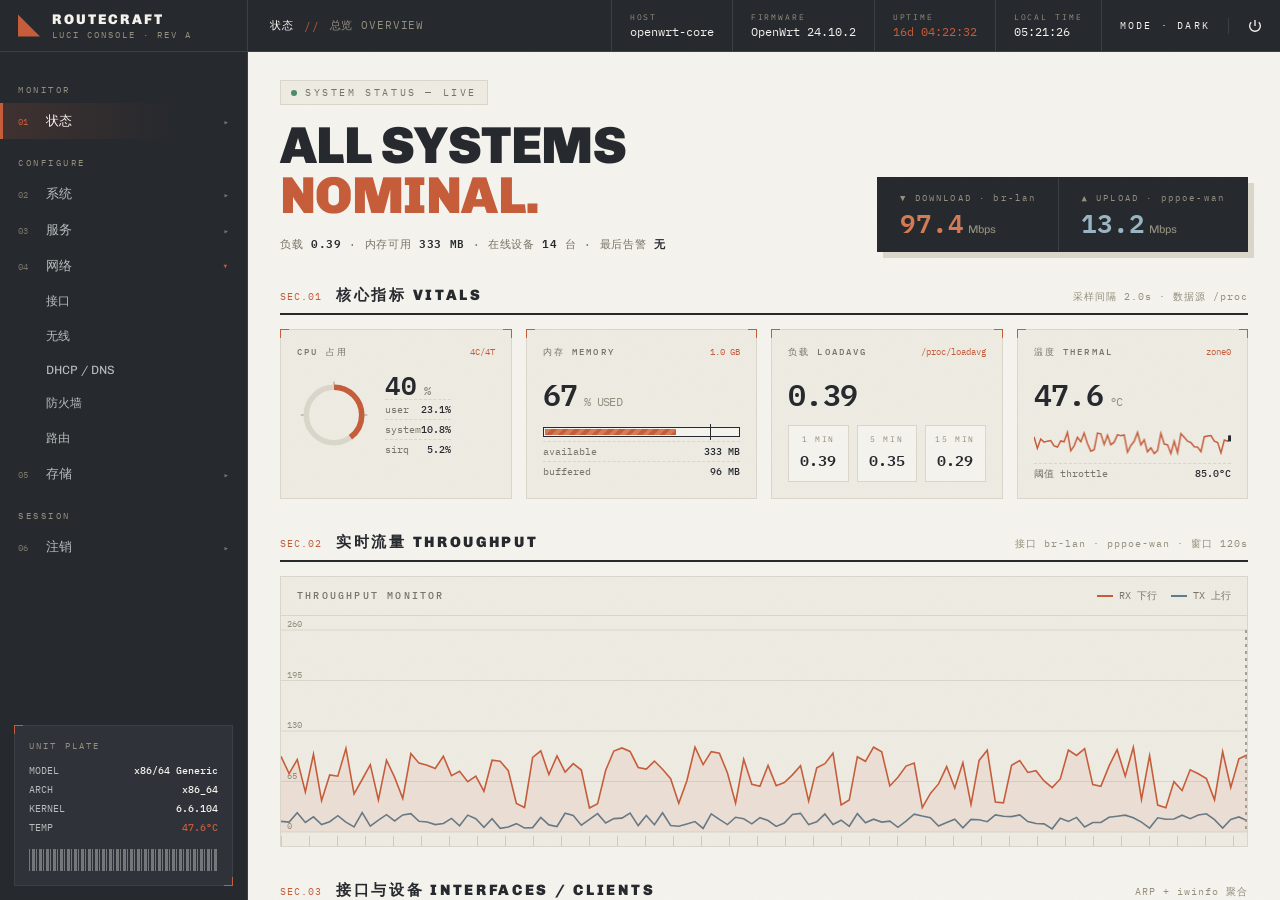
==== routecraft-preview.html @ b9f24ddd "feat: initial release v25 - iStoreOS 24.10 LuCI theme (RouteCraft) - quickstart rewritten as dashboa" ====
<!DOCTYPE html>
<html lang="zh-CN">
<head>
<meta charset="UTF-8">
<meta name="viewport" content="width=device-width, initial-scale=1.0">
<title>RouteCraft · LuCI Console — 主题预览</title>
<link rel="preconnect" href="https://fonts.googleapis.com">
<link rel="preconnect" href="https://fonts.gstatic.com" crossorigin>
<link href="https://fonts.googleapis.com/css2?family=Chivo:wght@400;500;700;900&family=IBM+Plex+Mono:wght@400;500;600&display=swap" rel="stylesheet">
<style>
:root{
  --paper:#F5F3ED;
  --paper-2:#EEEBE3;
  --paper-3:#E5E2D6;
  --ink:#26292E;
  --shell:#26292E;
  --shell-2:#2F3339;
  --shell-3:#3B4048;
  --line:#DAD6C9;
  --line-soft:#E7E4D9;
  --mute:#94907F;
  --mute-2:#787468;
  --orange:#C65D3B;
  --orange-soft:#D67A55;
  --steel:#5F7C8E;
  --good:#4E8A6A;
  --disp:'Chivo', 'PingFang SC', 'Microsoft YaHei', sans-serif;
  --mono:'IBM Plex Mono', 'PingFang SC', 'Microsoft YaHei', monospace;
}
/* ── 深色模式：暖炭仪器夜航 ── */
body.dark{
  --paper:#1E2124;
  --paper-2:#25282C;
  --paper-3:#2D3136;
  --ink:#E4E0D4;
  --shell:#16181B;
  --shell-2:#1E2124;
  --shell-3:#2C3035;
  --line:#3A3F45;
  --line-soft:#2E3237;
  --mute:#7B776A;
  --mute-2:#9C9787;
  --orange:#D67A55;
  --orange-soft:#E08E6B;
  --steel:#7E97A8;
  --good:#6FA987;
}
body.dark.grain::after{mix-blend-mode:overlay;opacity:.3}
.mode-btn{
  height:100%;padding:0 18px;background:none;border:none;cursor:pointer;
  border-left:1px solid var(--shell-3);color:var(--paper);
  font-family:var(--mono);font-size:10px;letter-spacing:.22em;transition:color .2s;
}
.mode-btn:hover{color:var(--orange-soft)}
.main,.sidebar,.topbar,.card,.iface-row,.op-btn,.chart-card,.load-cell,.meter,td,th{transition:background-color .3s ease,border-color .3s ease,color .3s ease}
*{margin:0;padding:0;box-sizing:border-box}
html{scrollbar-color:var(--shell-3) transparent}
body{
  font-family:var(--disp);
  background:var(--shell);
  color:var(--ink);
  -webkit-font-smoothing:antialiased;
  font-variant-numeric:tabular-nums;
}
/* ---------- 技术网格 & 颗粒 ---------- */
.grid-bg{
  background-image:
    linear-gradient(var(--line-soft) 1px, transparent 1px),
    linear-gradient(90deg, var(--line-soft) 1px, transparent 1px);
  background-size:28px 28px;
}
.grain::after{
  content:"";position:fixed;inset:0;pointer-events:none;z-index:200;opacity:.5;mix-blend-mode:multiply;
  background-image:url("data:image/svg+xml,%3Csvg xmlns='http://www.w3.org/2000/svg' width='160' height='160'%3E%3Cfilter id='n'%3E%3CfeTurbulence type='fractalNoise' baseFrequency='0.9' numOctaves='2'/%3E%3CfeColorMatrix type='saturate' values='0'/%3E%3C/filter%3E%3Crect width='160' height='160' filter='url(%23n)' opacity='0.05'/%3E%3C/svg%3E");
}
/* ---------- 布局骨架 ---------- */
.app{display:grid;grid-template-columns:248px 1fr;grid-template-rows:52px 1fr;height:100vh;overflow:hidden}
/* ---------- 顶栏 ---------- */
.topbar{
  grid-column:1/3;display:flex;align-items:stretch;
  background:var(--shell);color:var(--paper);
  border-bottom:1px solid var(--shell-3);
}
.brand{display:flex;align-items:center;gap:12px;width:248px;padding:0 18px;border-right:1px solid var(--shell-3)}
.brand-mark{width:22px;height:22px;position:relative;flex:none}
.brand-mark::before{content:"";position:absolute;inset:0;background:var(--orange);clip-path:polygon(0 100%,0 0,100% 100%)}
.brand-name{font-weight:900;letter-spacing:.14em;font-size:14px}
.brand-sub{font-family:var(--mono);font-size:9px;color:var(--mute);letter-spacing:.22em;margin-top:1px}
.crumb{display:flex;align-items:center;gap:10px;padding:0 22px;font-family:var(--mono);font-size:11px;color:var(--mute);letter-spacing:.08em}
.crumb b{color:var(--paper);font-weight:500}
.crumb .sep{color:var(--orange)}
.top-right{margin-left:auto;display:flex;align-items:center;gap:0}
.chip{
  display:flex;flex-direction:column;justify-content:center;gap:2px;
  padding:0 18px;border-left:1px solid var(--shell-3);height:100%;
}
.chip label{font-family:var(--mono);font-size:8px;letter-spacing:.24em;color:var(--mute)}
.chip span{font-family:var(--mono);font-size:12px;color:var(--paper)}
.chip .accent{color:var(--orange)}
.power{
  width:52px;display:grid;place-items:center;border-left:1px solid var(--shell-3);
  cursor:pointer;transition:background .2s;
}
.power:hover{background:var(--orange)}
.power:hover svg{stroke:#26292E}
.power svg{width:16px;height:16px;stroke:var(--paper);fill:none;stroke-width:2;transition:stroke .2s}
/* ---------- 侧边栏 ---------- */
.sidebar{
  background:var(--shell);color:var(--paper);
  display:flex;flex-direction:column;overflow-y:auto;
  border-right:1px solid var(--shell-3);
}
.sidebar::-webkit-scrollbar{width:0}
.nav{padding:14px 0;flex:1}
.nav-group-label{
  font-family:var(--mono);font-size:9px;letter-spacing:.28em;color:var(--mute);
  padding:18px 18px 8px;
}
.nav-item{
  display:flex;align-items:center;gap:12px;
  padding:9px 18px;cursor:pointer;position:relative;
  font-size:13px;color:#B9BDBD;transition:color .15s,background .15s;
  user-select:none;
}
.nav-item .idx{font-family:var(--mono);font-size:9px;color:var(--mute-2);width:16px;transition:color .15s}
.nav-item:hover{color:var(--paper);background:rgba(255,255,255,.03)}
.nav-item:hover .idx{color:var(--orange)}
.nav-item.active{color:var(--paper);background:linear-gradient(90deg, rgba(198,93,59,.16), transparent 70%)}
.nav-item.active::before{content:"";position:absolute;left:0;top:0;bottom:0;width:3px;background:var(--orange)}
.nav-item.active .idx{color:var(--orange)}
.nav-item .arrow{margin-left:auto;font-family:var(--mono);font-size:9px;color:var(--mute-2);transition:transform .25s}
.nav-item.open .arrow{transform:rotate(90deg);color:var(--orange)}
.nav-sub{overflow:hidden;max-height:0;transition:max-height .3s ease}
.nav-sub.open{max-height:300px}
.nav-sub .nav-item{padding-left:46px;font-size:12px}
.nav-sub .nav-item.active{background:linear-gradient(90deg, rgba(198,93,59,.2), transparent 70%)}
/* 铭牌 */
.plate{
  margin:14px;border:1px solid var(--shell-3);background:var(--shell-2);
  padding:14px;position:relative;
}
.plate::before,.plate::after,
.corner::before,.corner::after{content:"";position:absolute;width:8px;height:8px;border-color:var(--orange);border-style:solid}
.plate::before{top:-1px;left:-1px;border-width:1px 0 0 1px}
.plate::after{bottom:-1px;right:-1px;border-width:0 1px 1px 0}
.plate-title{font-family:var(--mono);font-size:9px;letter-spacing:.24em;color:var(--mute);margin-bottom:10px}
.plate-row{display:flex;justify-content:space-between;font-family:var(--mono);font-size:10px;color:#B9BDBD;padding:3px 0}
.plate-row b{color:var(--paper);font-weight:500}
.plate-row .accent{color:var(--orange)}
.plate .barcode{
  margin-top:12px;height:22px;
  background:repeating-linear-gradient(90deg,#B9BDBD 0 1px,transparent 1px 3px,#B9BDBD 3px 6px,transparent 6px 7px);
  opacity:.5;
}
/* ---------- 主区 ---------- */
.main{background:var(--paper);overflow-y:auto;position:relative}
.main::-webkit-scrollbar{width:10px}
.main::-webkit-scrollbar-thumb{background:var(--line);border:3px solid var(--paper)}
.content{padding:28px 32px 48px;max-width:1240px;margin:0 auto}
/* HERO */
.hero{display:flex;align-items:flex-end;justify-content:space-between;gap:32px;margin-bottom:26px}
.hero-eyebrow{
  display:inline-flex;align-items:center;gap:8px;
  font-family:var(--mono);font-size:10px;letter-spacing:.26em;color:var(--mute-2);
  border:1px solid var(--line);padding:5px 10px;margin-bottom:16px;background:var(--paper-2);
}
.dot-live{width:6px;height:6px;background:var(--good);border-radius:50%;animation:blink 1.6s infinite}
@keyframes blink{0%,100%{opacity:1}50%{opacity:.25}}
.hero h1{
  font-size:52px;line-height:.96;font-weight:900;letter-spacing:-.01em;
  text-transform:uppercase;
}
.hero h1 em{font-style:normal;color:var(--orange)}
.hero-sub{font-family:var(--mono);font-size:11px;color:var(--mute-2);margin-top:12px;letter-spacing:.06em}
.hero-sub b{color:var(--ink);font-weight:600}
.rate-box{
  flex:none;display:flex;gap:0;border:1px solid var(--shell);background:var(--shell);color:var(--paper);
  box-shadow:6px 6px 0 var(--line);
}
.rate-cell{padding:14px 22px;min-width:150px}
.rate-cell+.rate-cell{border-left:1px solid var(--shell-3)}
.rate-cell label{font-family:var(--mono);font-size:9px;letter-spacing:.24em;color:var(--mute);display:block;margin-bottom:6px}
.rate-cell .val{font-family:var(--mono);font-size:26px;font-weight:600;line-height:1}
.rate-cell .unit{font-size:11px;color:var(--mute);margin-left:4px}
.rate-cell.rx .val{color:var(--orange-soft)}
.rate-cell.tx .val{color:#9AB6C4}
/* 区块标题 */
.sec-head{display:flex;align-items:baseline;gap:14px;margin:34px 0 14px;border-bottom:2px solid var(--ink);padding-bottom:8px}
.sec-head h2{font-size:15px;font-weight:900;letter-spacing:.18em;text-transform:uppercase}
.sec-head .no{font-family:var(--mono);font-size:10px;color:var(--orange);letter-spacing:.1em}
.sec-head .note{margin-left:auto;font-family:var(--mono);font-size:10px;color:var(--mute);letter-spacing:.1em}
/* 卡片 */
.cards{display:grid;grid-template-columns:repeat(4,1fr);gap:14px}
.card{
  background:var(--paper-2);border:1px solid var(--line);position:relative;
  padding:16px 16px 14px;transition:transform .18s ease, box-shadow .18s ease;
}
.card:hover{transform:translate(-2px,-2px);box-shadow:4px 4px 0 var(--ink)}
.card .corner::before{top:-1px;left:-1px;border-width:1px 0 0 1px}
.card .corner::after{top:-1px;right:-1px;border-width:1px 1px 0 0}
.card .corner i::before,.card .corner i::after{content:"";position:absolute;width:8px;height:8px;border-color:var(--mute);border-style:solid;bottom:-1px}
.card .corner i::before{left:-1px;border-width:0 0 1px 1px}
.card .corner i::after{right:-1px;border-width:0 1px 1px 0}
.card-label{display:flex;justify-content:space-between;align-items:baseline;margin-bottom:12px}
.card-label h3{font-family:var(--mono);font-size:9px;letter-spacing:.24em;color:var(--mute-2);text-transform:uppercase;font-weight:500}
.card-label .tag{font-family:var(--mono);font-size:9px;color:var(--orange)}
.gauge-wrap{display:flex;align-items:center;gap:14px}
.gauge{width:74px;height:74px;flex:none}
.gauge .track{stroke:var(--line);fill:none;stroke-width:6}
.gauge .fill{stroke:var(--orange);fill:none;stroke-width:6;stroke-linecap:butt;transition:stroke-dashoffset .8s cubic-bezier(.2,.8,.2,1)}
.gauge .tick{stroke:var(--mute);stroke-width:1}
.gauge-num{font-family:var(--mono);font-size:26px;font-weight:600;line-height:1}
.gauge-num small{font-size:12px;color:var(--mute)}
.stat-lines{margin-top:2px}
.stat-line{display:flex;justify-content:space-between;font-family:var(--mono);font-size:10px;color:var(--mute-2);padding:3px 0;border-top:1px dashed var(--line)}
.stat-line b{color:var(--ink);font-weight:500}
.spark{display:block;width:100%;height:40px;margin-top:6px}
.meter{height:10px;border:1px solid var(--ink);position:relative;margin:10px 0 4px;background:var(--paper)}
.meter .fillbar{position:absolute;inset:1px auto 1px 1px;background:repeating-linear-gradient(-45deg,var(--orange) 0 4px,var(--orange-soft) 4px 8px);transition:width .8s cubic-bezier(.2,.8,.2,1)}
.meter .th{position:absolute;top:-4px;bottom:-4px;width:1px;background:var(--ink)}
.big-mono{font-family:var(--mono);font-size:30px;font-weight:600;letter-spacing:-.02em}
.big-mono small{font-size:12px;color:var(--mute);font-weight:400}
.load-cells{display:flex;gap:8px;margin-top:8px}
.load-cell{flex:1;border:1px solid var(--line);padding:8px 6px;text-align:center;background:var(--paper)}
.load-cell label{display:block;font-family:var(--mono);font-size:8px;letter-spacing:.2em;color:var(--mute);margin-bottom:4px}
.load-cell span{font-family:var(--mono);font-size:15px;font-weight:600}
/* 流量图 */
.chart-card{background:var(--paper-2);border:1px solid var(--line);padding:0;position:relative}
.chart-head{display:flex;align-items:center;gap:16px;padding:12px 16px;border-bottom:1px solid var(--line)}
.chart-head h3{font-family:var(--mono);font-size:10px;letter-spacing:.22em;color:var(--mute-2);font-weight:500}
.legend{margin-left:auto;display:flex;gap:14px;font-family:var(--mono);font-size:10px;color:var(--mute-2)}
.legend i{display:inline-block;width:16px;height:2px;vertical-align:middle;margin-right:6px}
.legend .rx i{background:var(--orange)}
.legend .tx i{background:var(--steel)}
.chart-body{position:relative;height:230px}
.chart-body canvas{display:block;width:100%;height:100%}
.ruler-x{position:absolute;left:0;right:0;bottom:0;height:10px;
  background:repeating-linear-gradient(90deg,var(--mute) 0 1px,transparent 1px 28px);
  opacity:.35}
/* 接口 + 设备 */
.duo{display:grid;grid-template-columns:5fr 7fr;gap:14px}
.iface{display:flex;flex-direction:column;gap:10px}
.iface-row{
  display:grid;grid-template-columns:34px 1fr auto;gap:12px;align-items:center;
  border:1px solid var(--line);background:var(--paper-2);padding:12px 14px;
  transition:transform .15s, box-shadow .15s;
}
.iface-row:hover{transform:translateX(3px);box-shadow:-3px 3px 0 var(--ink)}
.iface-ic{
  width:34px;height:34px;border:1px solid var(--ink);display:grid;place-items:center;
  font-family:var(--mono);font-size:9px;font-weight:600;background:var(--paper);
}
.iface-ic.on{background:var(--ink);color:var(--orange)}
.iface-row h4{font-size:13px;font-weight:700}
.iface-row .sub{font-family:var(--mono);font-size:10px;color:var(--mute-2);margin-top:2px}
.sig{display:flex;align-items:flex-end;gap:2px;height:16px}
.sig i{width:4px;background:var(--line)}
.sig i.on{background:var(--orange)}
.sig i:nth-child(1){height:4px}.sig i:nth-child(2){height:7px}.sig i:nth-child(3){height:10px}.sig i:nth-child(4){height:13px}.sig i:nth-child(5){height:16px}
table{width:100%;border-collapse:collapse;font-size:12px}
thead th{
  font-family:var(--mono);font-size:9px;letter-spacing:.2em;color:var(--mute-2);
  text-align:left;padding:8px 12px;border-bottom:2px solid var(--ink);font-weight:500;
}
tbody td{padding:9px 12px;border-bottom:1px solid var(--line);font-family:var(--mono);font-size:11px}
tbody tr{transition:background .12s}
tbody tr:hover{background:var(--paper-3)}
tbody td:first-child{font-family:var(--disp);font-weight:700;font-size:12px}
.pill{display:inline-block;padding:2px 8px;font-size:9px;letter-spacing:.12em;border:1px solid currentColor}
.pill.w{color:var(--steel)}
.pill.l{color:var(--good)}
.pill.g{color:var(--mute-2)}
/* 日志 + 操作 */
.duo2{display:grid;grid-template-columns:7fr 5fr;gap:14px}
.term{
  background:var(--shell);color:#C7CBC7;font-family:var(--mono);font-size:11px;line-height:1.75;
  padding:16px 18px;position:relative;overflow:hidden;
}
.term::before{content:"LOG // SYSLOG — LIVE TAIL";position:absolute;top:0;left:0;right:0;
  font-size:8px;letter-spacing:.26em;color:#26292E;background:var(--orange);padding:3px 10px}
.term{padding-top:30px;max-height:240px;overflow-y:auto}
.term::-webkit-scrollbar{width:8px}
.term::-webkit-scrollbar-thumb{background:var(--shell-3)}
.term .t{color:var(--mute-2)}
.term .hl{color:var(--orange-soft)}
.term .ok{color:#7FB98A}
.term.cursor-line::after{content:"▌";color:var(--orange);animation:blink 1s infinite}
.ops{display:flex;flex-direction:column;gap:10px}
.op-btn{
  display:flex;align-items:center;justify-content:space-between;
  border:1px solid var(--ink);background:var(--paper-2);padding:13px 16px;
  font-family:var(--disp);font-size:13px;font-weight:700;cursor:pointer;
  transition:all .15s;letter-spacing:.06em;
}
.op-btn .kbd{font-family:var(--mono);font-size:9px;color:var(--mute);letter-spacing:.14em}
.op-btn:hover{background:var(--ink);color:var(--paper);transform:translate(-2px,-2px);box-shadow:3px 3px 0 var(--orange)}
.op-btn.danger:hover{background:var(--orange);color:#26292E;box-shadow:3px 3px 0 var(--shell)}
.op-btn:hover .kbd{color:var(--orange-soft)}
/* 页脚 */
.footer{
  margin-top:40px;padding-top:14px;border-top:1px solid var(--line);
  display:flex;justify-content:space-between;align-items:center;
  font-family:var(--mono);font-size:9px;letter-spacing:.18em;color:var(--mute);
}
.footer .compat{display:flex;gap:8px}
.footer .compat span{border:1px solid var(--line);padding:2px 8px;background:var(--paper-2)}
/* 进场动画 */
@keyframes rise{from{opacity:0;transform:translateY(14px)}to{opacity:1;transform:none}}
.rise{animation:rise .6s cubic-bezier(.2,.8,.2,1) both}
.d1{animation-delay:.05s}.d2{animation-delay:.12s}.d3{animation-delay:.2s}.d4{animation-delay:.28s}
.d5{animation-delay:.36s}.d6{animation-delay:.44s}.d7{animation-delay:.52s}
@media(max-width:1080px){
  .cards{grid-template-columns:repeat(2,1fr)}
  .duo,.duo2{grid-template-columns:1fr}
  .hero{flex-direction:column;align-items:flex-start}
  .app{grid-template-columns:64px 1fr}
  .brand{width:64px}.brand-name,.brand-sub{display:none}
  .nav-item span,.nav-item .arrow,.nav-group-label,.plate,.crumb{display:none}
  .nav-item{justify-content:center;padding:14px 0}
  .nav-item .idx{width:auto;font-size:10px}
}
</style>
</head>
<body class="grain">
<div class="app">

  <!-- ═══ 顶栏 ═══ -->
  <header class="topbar">
    <div class="brand">
      <div class="brand-mark"></div>
      <div>
        <div class="brand-name">ROUTECRAFT</div>
        <div class="brand-sub">LUCI CONSOLE · REV A</div>
      </div>
    </div>
    <nav class="crumb"><b>状态</b><span class="sep">//</span><span>总览 OVERVIEW</span></nav>
    <div class="top-right">
      <div class="chip"><label>HOST</label><span>openwrt-core</span></div>
      <div class="chip"><label>FIRMWARE</label><span>OpenWrt 24.10.2</span></div>
      <div class="chip"><label>UPTIME</label><span id="uptime" class="accent">16d 04:22:31</span></div>
      <div class="chip"><label>LOCAL TIME</label><span id="clock">--:--:--</span></div>
      <button class="mode-btn" id="themeToggle">MODE · DARK</button>
      <div class="power" title="注销">
        <svg viewBox="0 0 24 24"><path d="M12 3v9M6.3 6.3a8 8 0 1 0 11.4 0"/></svg>
      </div>
    </div>
  </header>

  <!-- ═══ 侧边栏 ═══ -->
  <aside class="sidebar">
    <nav class="nav" id="nav">
      <div class="nav-group-label">MONITOR</div>
      <div class="nav-item active"><span class="idx">01</span><span>状态</span><span class="arrow">▸</span></div>
      <div class="nav-group-label">CONFIGURE</div>
      <div class="nav-item"><span class="idx">02</span><span>系统</span><span class="arrow">▸</span></div>
      <div class="nav-item"><span class="idx">03</span><span>服务</span><span class="arrow">▸</span></div>
      <div class="nav-item has-sub open" data-sub><span class="idx">04</span><span>网络</span><span class="arrow">▸</span></div>
      <div class="nav-sub open">
        <div class="nav-item">接口</div>
        <div class="nav-item">无线</div>
        <div class="nav-item">DHCP / DNS</div>
        <div class="nav-item">防火墙</div>
        <div class="nav-item">路由</div>
      </div>
      <div class="nav-item"><span class="idx">05</span><span>存储</span><span class="arrow">▸</span></div>
      <div class="nav-group-label">SESSION</div>
      <div class="nav-item"><span class="idx">06</span><span>注销</span><span class="arrow">▸</span></div>
    </nav>
    <div class="plate">
      <div class="plate-title">UNIT PLATE</div>
      <div class="plate-row"><span>MODEL</span><b>x86/64 Generic</b></div>
      <div class="plate-row"><span>ARCH</span><b>x86_64</b></div>
      <div class="plate-row"><span>KERNEL</span><b>6.6.104</b></div>
      <div class="plate-row"><span>TEMP</span><b class="accent" id="plateTemp">47.2°C</b></div>
      <div class="barcode"></div>
    </div>
  </aside>

  <!-- ═══ 主内容 ═══ -->
  <main class="main grid-bg">
    <div class="content">

      <!-- HERO -->
      <section class="hero rise d1">
        <div>
          <div class="hero-eyebrow"><span class="dot-live"></span>SYSTEM STATUS — LIVE</div>
          <h1>All Systems<br><em>Nominal.</em></h1>
          <div class="hero-sub">负载 <b id="heroLoad">0.42</b> · 内存可用 <b id="heroMem">312 MB</b> · 在线设备 <b>14</b> 台 · 最后告警 <b>无</b></div>
        </div>
        <div class="rate-box">
          <div class="rate-cell rx">
            <label>▼ DOWNLOAD · br-lan</label>
            <span class="val" id="rxVal">86.4</span><span class="unit">Mbps</span>
          </div>
          <div class="rate-cell tx">
            <label>▲ UPLOAD · pppoe-wan</label>
            <span class="val" id="txVal">12.7</span><span class="unit">Mbps</span>
          </div>
        </div>
      </section>

      <!-- 01 核心指标 -->
      <div class="sec-head rise d2"><span class="no">SEC.01</span><h2>核心指标 Vitals</h2><span class="note">采样间隔 2.0s · 数据源 /proc</span></div>
      <section class="cards">
        <div class="card rise d2"><i class="corner"></i>
          <div class="card-label"><h3>CPU 占用</h3><span class="tag">4C/4T</span></div>
          <div class="gauge-wrap">
            <svg class="gauge" viewBox="0 0 80 80">
              <line class="tick" x1="40" y1="4" x2="40" y2="10"/>
              <line class="tick" x1="76" y1="40" x2="70" y2="40"/>
              <line class="tick" x1="4" y1="40" x2="10" y2="40"/>
              <circle class="track" cx="40" cy="40" r="30"/>
              <circle class="fill" id="cpuArc" cx="40" cy="40" r="30"
                stroke-dasharray="188.5" stroke-dashoffset="120" transform="rotate(-90 40 40)"/>
            </svg>
            <div>
              <div class="gauge-num"><span id="cpuNum">36</span><small> %</small></div>
              <div class="stat-lines">
                <div class="stat-line"><span>user</span><b id="cpuU">21.4%</b></div>
                <div class="stat-line"><span>system</span><b id="cpuS">9.8%</b></div>
                <div class="stat-line"><span>sirq</span><b id="cpuQ">4.9%</b></div>
              </div>
            </div>
          </div>
        </div>

        <div class="card rise d3"><i class="corner"></i>
          <div class="card-label"><h3>内存 Memory</h3><span class="tag">1.0 GB</span></div>
          <div class="big-mono"><span id="memPct">68</span><small> % USED</small></div>
          <div class="meter"><div class="fillbar" id="memBar" style="width:68%"></div><div class="th" style="left:85%"></div></div>
          <div class="stat-line"><span>available</span><b id="memAvail">312 MB</b></div>
          <div class="stat-line"><span>buffered</span><b>96 MB</b></div>
        </div>

        <div class="card rise d4"><i class="corner"></i>
          <div class="card-label"><h3>负载 Loadavg</h3><span class="tag">/proc/loadavg</span></div>
          <div class="big-mono" id="loadBig">0.42</div>
          <div class="load-cells">
            <div class="load-cell"><label>1 MIN</label><span id="load1">0.42</span></div>
            <div class="load-cell"><label>5 MIN</label><span id="load5">0.38</span></div>
            <div class="load-cell"><label>15 MIN</label><span id="load15">0.31</span></div>
          </div>
        </div>

        <div class="card rise d5"><i class="corner"></i>
          <div class="card-label"><h3>温度 Thermal</h3><span class="tag">zone0</span></div>
          <div class="big-mono"><span id="tempNum">47.2</span><small> °C</small></div>
          <canvas class="spark" id="tempSpark"></canvas>
          <div class="stat-line"><span>阈值 throttle</span><b>85.0°C</b></div>
        </div>
      </section>

      <!-- 02 实时流量 -->
      <div class="sec-head rise d3"><span class="no">SEC.02</span><h2>实时流量 Throughput</h2><span class="note">接口 br-lan · pppoe-wan · 窗口 120s</span></div>
      <section class="chart-card rise d3">
        <div class="chart-head">
          <h3>THROUGHPUT MONITOR</h3>
          <div class="legend">
            <span class="rx"><i></i>RX 下行</span>
            <span class="tx"><i></i>TX 上行</span>
          </div>
        </div>
        <div class="chart-body">
          <canvas id="traffic"></canvas>
          <div class="ruler-x"></div>
        </div>
      </section>

      <!-- 03 接口 & 设备 -->
      <div class="sec-head rise d4"><span class="no">SEC.03</span><h2>接口与设备 Interfaces / Clients</h2><span class="note">ARP + iwinfo 聚合</span></div>
      <section class="duo">
        <div class="iface rise d4">
          <div class="iface-row">
            <div class="iface-ic on">WAN</div>
            <div><h4>pppoe-wan</h4><div class="sub">100.64.23.118 · 已连接 16d</div></div>
            <span class="pill l">UP</span>
          </div>
          <div class="iface-row">
            <div class="iface-ic on">LAN</div>
            <div><h4>br-lan</h4><div class="sub">192.168.2.1/24 · 4 ports</div></div>
            <span class="pill l">UP</span>
          </div>
          <div class="iface-row">
            <div class="iface-ic on">5G</div>
            <div><h4>phy1-ap0 · RouteCraft_5G</h4><div class="sub">ch149 · 80MHz · WPA3</div></div>
            <div class="sig"><i class="on"></i><i class="on"></i><i class="on"></i><i class="on"></i><i></i></div>
          </div>
          <div class="iface-row">
            <div class="iface-ic">2.4G</div>
            <div><h4>phy0-ap0 · RouteCraft_IoT</h4><div class="sub">ch6 · 20MHz · WPA2</div></div>
            <div class="sig"><i class="on"></i><i class="on"></i><i class="on"></i><i></i><i></i></div>
          </div>
          <div class="iface-row">
            <div class="iface-ic">WG</div>
            <div><h4>wg0 · WireGuard</h4><div class="sub">10.8.0.1/24 · 2 peers</div></div>
            <span class="pill w">VPN</span>
          </div>
        </div>

        <div class="card rise d5" style="padding:0;overflow:hidden">
          <table>
            <thead>
              <tr><th>主机名</th><th>IP 地址</th><th>MAC</th><th>接口</th><th>速率</th><th>信号</th></tr>
            </thead>
            <tbody>
              <tr><td>macbook-pro</td><td>192.168.2.101</td><td>A4:83:E7:2C:91:0F</td><td><span class="pill w">5G</span></td><td>866 Mbps</td><td>-52 dBm</td></tr>
              <tr><td>nas-synology</td><td>192.168.2.10</td><td>00:11:32:8A:4D:E2</td><td><span class="pill l">LAN</span></td><td>1 Gbps</td><td>—</td></tr>
              <tr><td>iphone-15</td><td>192.168.2.114</td><td>7E:9A:11:F0:3B:C8</td><td><span class="pill w">5G</span></td><td>433 Mbps</td><td>-61 dBm</td></tr>
              <tr><td>mi-tv-box</td><td>192.168.2.120</td><td>48:B0:2D:77:0E:A1</td><td><span class="pill g">2.4G</span></td><td>72 Mbps</td><td>-70 dBm</td></tr>
              <tr><td>esp32-sensor</td><td>192.168.2.131</td><td>24:6F:28:B1:55:7C</td><td><span class="pill g">2.4G</span></td><td>54 Mbps</td><td>-74 dBm</td></tr>
              <tr><td>desktop-rgb</td><td>192.168.2.102</td><td>D8:BB:C1:0A:9E:33</td><td><span class="pill l">LAN</span></td><td>2.5 Gbps</td><td>—</td></tr>
            </tbody>
          </table>
        </div>
      </section>

      <!-- 04 日志与操作 -->
      <div class="sec-head rise d5"><span class="no">SEC.04</span><h2>日志与操作 Logs / Ops</h2><span class="note">logread -f</span></div>
      <section class="duo2">
        <div class="term rise d5" id="term">
          <div><span class="t">Nov 10 14:22:01</span> kernel: <span class="ok">br-lan: port 3(eth2) entered forwarding state</span></div>
          <div><span class="t">Nov 10 14:22:04</span> dnsmasq[1832]: DHCPACK(br-lan) 192.168.2.114 7e:9a:11:f0:3b:c8 <span class="hl">iphone-15</span></div>
          <div><span class="t">Nov 10 14:22:11</span> hostapd: phy1-ap0: AP-STA-CONNECTED a4:83:e7:2c:91:0f</div>
          <div><span class="t">Nov 10 14:22:18</span> firewall: redirect 192.168.2.101:52314 → 443 <span class="hl">[rule: game-boost]</span></div>
          <div><span class="t">Nov 10 14:22:25</span> netifd: Interface 'wg0' handshake <span class="ok">peer 10.8.0.2 ok</span></div>
          <div><span class="t">Nov 10 14:22:33</span> system: ntpd sync offset <span class="hl">+0.003s</span></div>
          <div class="cursor-line"><span class="t">Nov 10 14:22:40</span> dispatcher: </div>
        </div>
        <div class="ops rise d6">
          <button class="op-btn">重启路由<span class="kbd">SYS → REBOOT</span></button>
          <button class="op-btn">备份配置归档<span class="kbd">SYS → BACKUP .TAR.GZ</span></button>
          <button class="op-btn">固件在线升级<span class="kbd">SYS → FLASH IMAGE</span></button>
          <button class="op-btn danger">清空 DHCP 租约<span class="kbd">NET → FLUSH LEASES</span></button>
        </div>
      </section>

      <footer class="footer rise d7">
        <span>ROUTECRAFT THEME · PREVIEW BUILD 0.1.0 · DESIGN PROPOSAL</span>
        <div class="compat">
          <span>OpenWrt 22.03</span><span>23.05</span><span>24.10</span><span>ImmortalWrt</span><span>iStoreOS</span>
        </div>
      </footer>

    </div>
  </main>
</div>

<script>
/* ───────── 模拟数据引擎（预览用） ───────── */
const $ = id => document.getElementById(id);
const rand = (a,b)=>a+Math.random()*(b-a);
const clamp=(v,a,b)=>Math.max(a,Math.min(b,v));
const cssVar = n => getComputedStyle(document.body).getPropertyValue(n).trim();
const rgba = (hex,a)=>{
  let h=hex.replace('#','');
  if(h.length===3)h=h.split('').map(c=>c+c).join('');
  const n=parseInt(h,16);
  return `rgba(${n>>16&255},${n>>8&255},${n&255},${a})`;
};

/* 深浅模式切换 */
$('themeToggle').addEventListener('click',()=>{
  const dark=document.body.classList.toggle('dark');
  $('themeToggle').textContent=dark?'MODE · LIGHT':'MODE · DARK';
});

/* 时钟 & 运行时间 */
let upSec = 16*86400 + 4*3600 + 22*60 + 31;
setInterval(()=>{
  const d=new Date();
  $('clock').textContent=[d.getHours(),d.getMinutes(),d.getSeconds()].map(n=>String(n).padStart(2,'0')).join(':');
  upSec++;
  const dd=Math.floor(upSec/86400),h=Math.floor(upSec%86400/3600),m=Math.floor(upSec%3600/60),s=upSec%60;
  $('uptime').textContent=`${dd}d ${String(h).padStart(2,'0')}:${String(m).padStart(2,'0')}:${String(s).padStart(2,'0')}`;
},1000);

/* 指标随机游走 */
let cpu=36, mem=68, load=0.42, temp=47.2, rx=86.4, tx=12.7;
const tempHist=Array.from({length:60},()=>47+rand(-1.5,1.5));
function tick(){
  cpu=clamp(cpu+rand(-6,6),8,92);
  mem=clamp(mem+rand(-1.2,1.2),55,82);
  load=clamp(load+rand(-.06,.06),.1,1.8);
  temp=clamp(temp+rand(-.4,.4),44,58);
  rx=clamp(rx+rand(-14,14),20,240);
  tx=clamp(tx+rand(-3,3),2,60);
  tempHist.push(temp);tempHist.shift();

  $('cpuNum').textContent=Math.round(cpu);
  $('cpuArc').style.strokeDashoffset=(188.5*(1-cpu/100)).toFixed(1);
  $('cpuU').textContent=(cpu*.58).toFixed(1)+'%';
  $('cpuS').textContent=(cpu*.27).toFixed(1)+'%';
  $('cpuQ').textContent=(cpu*.13).toFixed(1)+'%';
  $('memPct').textContent=Math.round(mem);
  $('memBar').style.width=mem+'%';
  const avail=Math.round(1024*(1-mem/100));
  $('memAvail').textContent=avail+' MB';
  $('heroMem').textContent=avail+' MB';
  $('loadBig').textContent=load.toFixed(2);
  $('load1').textContent=load.toFixed(2);
  $('load5').textContent=(load*.9).toFixed(2);
  $('load15').textContent=(load*.74).toFixed(2);
  $('heroLoad').textContent=load.toFixed(2);
  $('tempNum').textContent=temp.toFixed(1);
  $('plateTemp').textContent=temp.toFixed(1)+'°C';
  $('rxVal').textContent=rx.toFixed(1);
  $('txVal').textContent=tx.toFixed(1);
  drawTempSpark();
}
setInterval(tick,2000);tick();

/* 温度 sparkline */
function drawTempSpark(){
  const c=$('tempSpark'),ctx=c.getContext('2d'),dpr=devicePixelRatio||1;
  const w=c.clientWidth,h=c.clientHeight;
  c.width=w*dpr;c.height=h*dpr;ctx.scale(dpr,dpr);
  ctx.clearRect(0,0,w,h);
  const min=Math.min(...tempHist)-1,max=Math.max(...tempHist)+1;
  ctx.beginPath();
  tempHist.forEach((v,i)=>{
    const x=i/(tempHist.length-1)*w,y=h-(v-min)/(max-min)*(h-4)-2;
    i?ctx.lineTo(x,y):ctx.moveTo(x,y);
  });
  ctx.strokeStyle=cssVar('--orange');ctx.lineWidth=1.5;ctx.stroke();
  /* 末点标记 */
  const lx=w,ly=h-(tempHist.at(-1)-min)/(max-min)*(h-4)-2;
  ctx.fillStyle=cssVar('--ink');ctx.fillRect(lx-3,ly-3,6,6);
}

/* 流量主图 */
const RX=Array.from({length:120},()=>rand(30,110));
const TX=Array.from({length:120},()=>rand(4,25));
setInterval(()=>{RX.push(rx+rand(-8,8));RX.shift();TX.push(tx+rand(-2,2));TX.shift();},1000);
function drawTraffic(){
  const c=$('traffic'),ctx=c.getContext('2d'),dpr=devicePixelRatio||1;
  const w=c.clientWidth,h=c.clientHeight;
  if(c.width!==w*dpr){c.width=w*dpr;c.height=h*dpr;}
  ctx.setTransform(dpr,0,0,dpr,0,0);
  ctx.clearRect(0,0,w,h);
  const max=260,pad=14,ph=h-pad*2;
  /* 网格 */
  ctx.strokeStyle=cssVar('--line');ctx.lineWidth=1;
  for(let i=0;i<=4;i++){
    const y=pad+ph/4*i;
    ctx.beginPath();ctx.moveTo(0,y);ctx.lineTo(w,y);ctx.stroke();
    ctx.fillStyle=cssVar('--mute');ctx.font='9px "IBM Plex Mono"';
    ctx.fillText(Math.round(max*(1-i/4))+'',6,y-3);
  }
  const plot=(data,color,fill)=>{
    ctx.beginPath();
    data.forEach((v,i)=>{
      const x=i/(data.length-1)*w,y=pad+ph*(1-clamp(v,0,max)/max);
      i?ctx.lineTo(x,y):ctx.moveTo(x,y);
    });
    ctx.strokeStyle=color;ctx.lineWidth=1.6;ctx.stroke();
    if(fill){
      ctx.lineTo(w,pad+ph);ctx.lineTo(0,pad+ph);ctx.closePath();
      ctx.fillStyle=fill;ctx.fill();
    }
  };
  plot(TX,cssVar('--steel'));
  plot(RX,cssVar('--orange'),rgba(cssVar('--orange'),.08));
  /* 游标线 */
  ctx.setLineDash([3,4]);ctx.strokeStyle=cssVar('--mute');
  ctx.beginPath();ctx.moveTo(w-1,pad);ctx.lineTo(w-1,pad+ph);ctx.stroke();ctx.setLineDash([]);
}
(function loop(){drawTraffic();requestAnimationFrame(loop);})();

/* 侧边栏手风琴 */
document.querySelectorAll('[data-sub]').forEach(el=>{
  el.addEventListener('click',()=>{
    el.classList.toggle('open');
    el.nextElementSibling.classList.toggle('open');
  });
});
document.querySelectorAll('.nav > .nav-item:not([data-sub]), .nav-sub .nav-item').forEach(el=>{
  el.addEventListener('click',()=>{
    document.querySelectorAll('.nav-item').forEach(n=>n.classList.remove('active'));
    el.classList.add('active');
  });
});
</script>
</body>
</html>
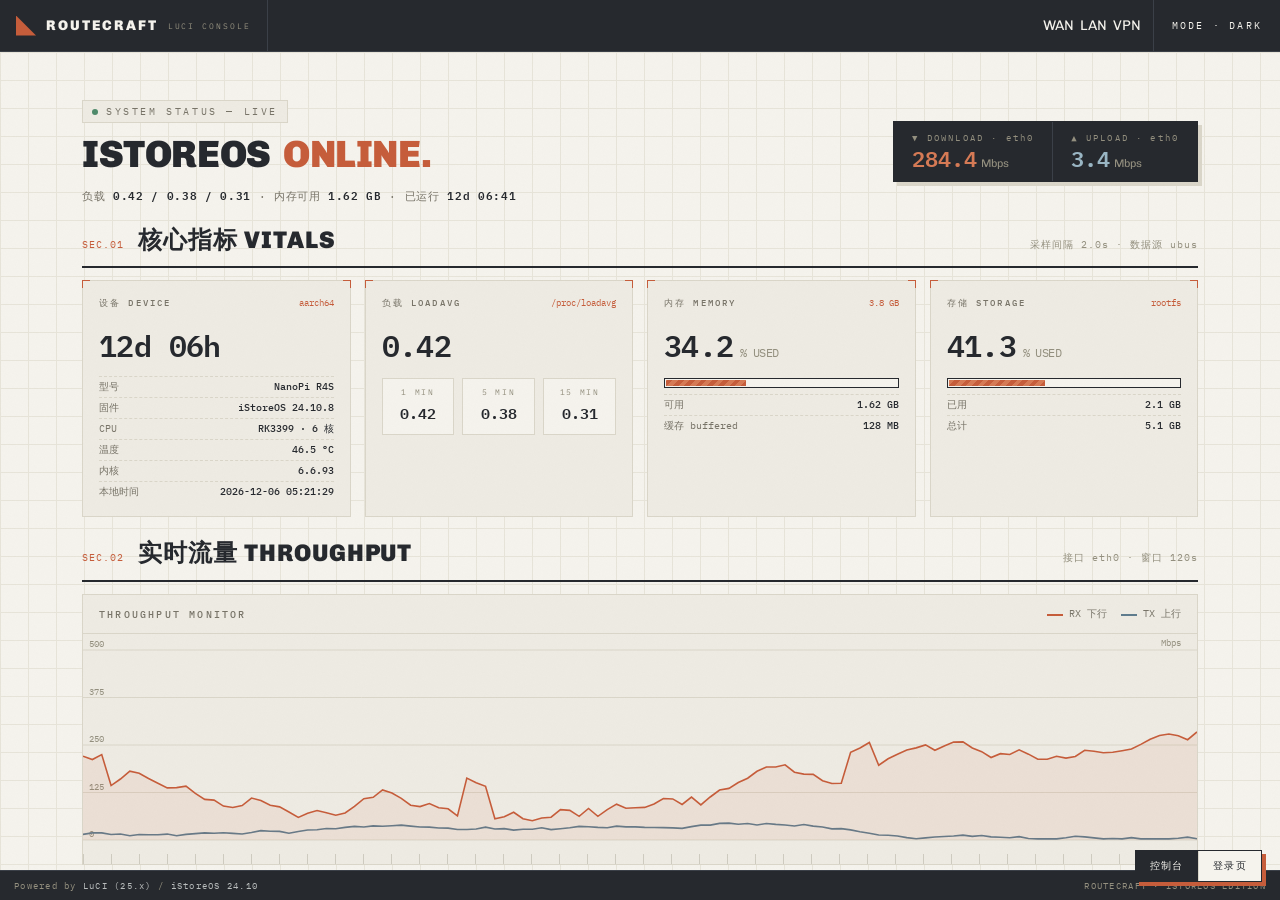
==== commit 46dce2e6: "feat: 预览页改用真实主题资源生成 内联 cascade.css / home.css 与真实 quickstart 结构，覆盖顶栏、首页仪表盘、登录页， 深浅切换与流量图均按主题原逻辑模拟；去掉" ====
--- a/routecraft-preview.html
+++ b/routecraft-preview.html
@@ -1,684 +1,1715 @@
 <!DOCTYPE html>
-<html lang="zh-CN">
+<html lang="zh-CN" data-darkmode="false">
 <head>
-<meta charset="UTF-8">
-<meta name="viewport" content="width=device-width, initial-scale=1.0">
-<title>RouteCraft · LuCI Console — 主题预览</title>
+<meta charset="utf-8">
+<title>RouteCraft · LuCI 主题预览</title>
+<meta name="viewport" content="initial-scale=1.0">
 <link rel="preconnect" href="https://fonts.googleapis.com">
 <link rel="preconnect" href="https://fonts.gstatic.com" crossorigin>
 <link href="https://fonts.googleapis.com/css2?family=Chivo:wght@400;500;700;900&family=IBM+Plex+Mono:wght@400;500;600&display=swap" rel="stylesheet">
 <style>
-:root{
-  --paper:#F5F3ED;
-  --paper-2:#EEEBE3;
-  --paper-3:#E5E2D6;
-  --ink:#26292E;
-  --shell:#26292E;
-  --shell-2:#2F3339;
-  --shell-3:#3B4048;
-  --line:#DAD6C9;
-  --line-soft:#E7E4D9;
-  --mute:#94907F;
-  --mute-2:#787468;
-  --orange:#C65D3B;
-  --orange-soft:#D67A55;
-  --steel:#5F7C8E;
-  --good:#4E8A6A;
-  --disp:'Chivo', 'PingFang SC', 'Microsoft YaHei', sans-serif;
-  --mono:'IBM Plex Mono', 'PingFang SC', 'Microsoft YaHei', monospace;
-}
-/* ── 深色模式：暖炭仪器夜航 ── */
-body.dark{
-  --paper:#1E2124;
-  --paper-2:#25282C;
-  --paper-3:#2D3136;
-  --ink:#E4E0D4;
-  --shell:#16181B;
-  --shell-2:#1E2124;
-  --shell-3:#2C3035;
-  --line:#3A3F45;
-  --line-soft:#2E3237;
-  --mute:#7B776A;
-  --mute-2:#9C9787;
-  --orange:#D67A55;
-  --orange-soft:#E08E6B;
-  --steel:#7E97A8;
-  --good:#6FA987;
-}
-body.dark.grain::after{mix-blend-mode:overlay;opacity:.3}
-.mode-btn{
-  height:100%;padding:0 18px;background:none;border:none;cursor:pointer;
-  border-left:1px solid var(--shell-3);color:var(--paper);
-  font-family:var(--mono);font-size:10px;letter-spacing:.22em;transition:color .2s;
-}
-.mode-btn:hover{color:var(--orange-soft)}
-.main,.sidebar,.topbar,.card,.iface-row,.op-btn,.chart-card,.load-cell,.meter,td,th{transition:background-color .3s ease,border-color .3s ease,color .3s ease}
-*{margin:0;padding:0;box-sizing:border-box}
-html{scrollbar-color:var(--shell-3) transparent}
-body{
-  font-family:var(--disp);
-  background:var(--shell);
-  color:var(--ink);
-  -webkit-font-smoothing:antialiased;
-  font-variant-numeric:tabular-nums;
-}
-/* ---------- 技术网格 & 颗粒 ---------- */
-.grid-bg{
-  background-image:
-    linear-gradient(var(--line-soft) 1px, transparent 1px),
-    linear-gradient(90deg, var(--line-soft) 1px, transparent 1px);
-  background-size:28px 28px;
-}
-.grain::after{
-  content:"";position:fixed;inset:0;pointer-events:none;z-index:200;opacity:.5;mix-blend-mode:multiply;
-  background-image:url("data:image/svg+xml,%3Csvg xmlns='http://www.w3.org/2000/svg' width='160' height='160'%3E%3Cfilter id='n'%3E%3CfeTurbulence type='fractalNoise' baseFrequency='0.9' numOctaves='2'/%3E%3CfeColorMatrix type='saturate' values='0'/%3E%3C/filter%3E%3Crect width='160' height='160' filter='url(%23n)' opacity='0.05'/%3E%3C/svg%3E");
-}
-/* ---------- 布局骨架 ---------- */
-.app{display:grid;grid-template-columns:248px 1fr;grid-template-rows:52px 1fr;height:100vh;overflow:hidden}
-/* ---------- 顶栏 ---------- */
-.topbar{
-  grid-column:1/3;display:flex;align-items:stretch;
-  background:var(--shell);color:var(--paper);
-  border-bottom:1px solid var(--shell-3);
-}
-.brand{display:flex;align-items:center;gap:12px;width:248px;padding:0 18px;border-right:1px solid var(--shell-3)}
-.brand-mark{width:22px;height:22px;position:relative;flex:none}
-.brand-mark::before{content:"";position:absolute;inset:0;background:var(--orange);clip-path:polygon(0 100%,0 0,100% 100%)}
-.brand-name{font-weight:900;letter-spacing:.14em;font-size:14px}
-.brand-sub{font-family:var(--mono);font-size:9px;color:var(--mute);letter-spacing:.22em;margin-top:1px}
-.crumb{display:flex;align-items:center;gap:10px;padding:0 22px;font-family:var(--mono);font-size:11px;color:var(--mute);letter-spacing:.08em}
-.crumb b{color:var(--paper);font-weight:500}
-.crumb .sep{color:var(--orange)}
-.top-right{margin-left:auto;display:flex;align-items:center;gap:0}
-.chip{
-  display:flex;flex-direction:column;justify-content:center;gap:2px;
-  padding:0 18px;border-left:1px solid var(--shell-3);height:100%;
-}
-.chip label{font-family:var(--mono);font-size:8px;letter-spacing:.24em;color:var(--mute)}
-.chip span{font-family:var(--mono);font-size:12px;color:var(--paper)}
-.chip .accent{color:var(--orange)}
-.power{
-  width:52px;display:grid;place-items:center;border-left:1px solid var(--shell-3);
-  cursor:pointer;transition:background .2s;
-}
-.power:hover{background:var(--orange)}
-.power:hover svg{stroke:#26292E}
-.power svg{width:16px;height:16px;stroke:var(--paper);fill:none;stroke-width:2;transition:stroke .2s}
-/* ---------- 侧边栏 ---------- */
-.sidebar{
-  background:var(--shell);color:var(--paper);
-  display:flex;flex-direction:column;overflow-y:auto;
-  border-right:1px solid var(--shell-3);
-}
-.sidebar::-webkit-scrollbar{width:0}
-.nav{padding:14px 0;flex:1}
-.nav-group-label{
-  font-family:var(--mono);font-size:9px;letter-spacing:.28em;color:var(--mute);
-  padding:18px 18px 8px;
-}
-.nav-item{
-  display:flex;align-items:center;gap:12px;
-  padding:9px 18px;cursor:pointer;position:relative;
-  font-size:13px;color:#B9BDBD;transition:color .15s,background .15s;
-  user-select:none;
-}
-.nav-item .idx{font-family:var(--mono);font-size:9px;color:var(--mute-2);width:16px;transition:color .15s}
-.nav-item:hover{color:var(--paper);background:rgba(255,255,255,.03)}
-.nav-item:hover .idx{color:var(--orange)}
-.nav-item.active{color:var(--paper);background:linear-gradient(90deg, rgba(198,93,59,.16), transparent 70%)}
-.nav-item.active::before{content:"";position:absolute;left:0;top:0;bottom:0;width:3px;background:var(--orange)}
-.nav-item.active .idx{color:var(--orange)}
-.nav-item .arrow{margin-left:auto;font-family:var(--mono);font-size:9px;color:var(--mute-2);transition:transform .25s}
-.nav-item.open .arrow{transform:rotate(90deg);color:var(--orange)}
-.nav-sub{overflow:hidden;max-height:0;transition:max-height .3s ease}
-.nav-sub.open{max-height:300px}
-.nav-sub .nav-item{padding-left:46px;font-size:12px}
-.nav-sub .nav-item.active{background:linear-gradient(90deg, rgba(198,93,59,.2), transparent 70%)}
-/* 铭牌 */
-.plate{
-  margin:14px;border:1px solid var(--shell-3);background:var(--shell-2);
-  padding:14px;position:relative;
-}
-.plate::before,.plate::after,
-.corner::before,.corner::after{content:"";position:absolute;width:8px;height:8px;border-color:var(--orange);border-style:solid}
-.plate::before{top:-1px;left:-1px;border-width:1px 0 0 1px}
-.plate::after{bottom:-1px;right:-1px;border-width:0 1px 1px 0}
-.plate-title{font-family:var(--mono);font-size:9px;letter-spacing:.24em;color:var(--mute);margin-bottom:10px}
-.plate-row{display:flex;justify-content:space-between;font-family:var(--mono);font-size:10px;color:#B9BDBD;padding:3px 0}
-.plate-row b{color:var(--paper);font-weight:500}
-.plate-row .accent{color:var(--orange)}
-.plate .barcode{
-  margin-top:12px;height:22px;
-  background:repeating-linear-gradient(90deg,#B9BDBD 0 1px,transparent 1px 3px,#B9BDBD 3px 6px,transparent 6px 7px);
-  opacity:.5;
-}
-/* ---------- 主区 ---------- */
-.main{background:var(--paper);overflow-y:auto;position:relative}
-.main::-webkit-scrollbar{width:10px}
-.main::-webkit-scrollbar-thumb{background:var(--line);border:3px solid var(--paper)}
-.content{padding:28px 32px 48px;max-width:1240px;margin:0 auto}
-/* HERO */
-.hero{display:flex;align-items:flex-end;justify-content:space-between;gap:32px;margin-bottom:26px}
-.hero-eyebrow{
-  display:inline-flex;align-items:center;gap:8px;
-  font-family:var(--mono);font-size:10px;letter-spacing:.26em;color:var(--mute-2);
-  border:1px solid var(--line);padding:5px 10px;margin-bottom:16px;background:var(--paper-2);
-}
-.dot-live{width:6px;height:6px;background:var(--good);border-radius:50%;animation:blink 1.6s infinite}
-@keyframes blink{0%,100%{opacity:1}50%{opacity:.25}}
-.hero h1{
-  font-size:52px;line-height:.96;font-weight:900;letter-spacing:-.01em;
-  text-transform:uppercase;
-}
-.hero h1 em{font-style:normal;color:var(--orange)}
-.hero-sub{font-family:var(--mono);font-size:11px;color:var(--mute-2);margin-top:12px;letter-spacing:.06em}
-.hero-sub b{color:var(--ink);font-weight:600}
-.rate-box{
-  flex:none;display:flex;gap:0;border:1px solid var(--shell);background:var(--shell);color:var(--paper);
-  box-shadow:6px 6px 0 var(--line);
-}
-.rate-cell{padding:14px 22px;min-width:150px}
-.rate-cell+.rate-cell{border-left:1px solid var(--shell-3)}
-.rate-cell label{font-family:var(--mono);font-size:9px;letter-spacing:.24em;color:var(--mute);display:block;margin-bottom:6px}
-.rate-cell .val{font-family:var(--mono);font-size:26px;font-weight:600;line-height:1}
-.rate-cell .unit{font-size:11px;color:var(--mute);margin-left:4px}
-.rate-cell.rx .val{color:var(--orange-soft)}
-.rate-cell.tx .val{color:#9AB6C4}
-/* 区块标题 */
-.sec-head{display:flex;align-items:baseline;gap:14px;margin:34px 0 14px;border-bottom:2px solid var(--ink);padding-bottom:8px}
-.sec-head h2{font-size:15px;font-weight:900;letter-spacing:.18em;text-transform:uppercase}
-.sec-head .no{font-family:var(--mono);font-size:10px;color:var(--orange);letter-spacing:.1em}
-.sec-head .note{margin-left:auto;font-family:var(--mono);font-size:10px;color:var(--mute);letter-spacing:.1em}
-/* 卡片 */
-.cards{display:grid;grid-template-columns:repeat(4,1fr);gap:14px}
-.card{
-  background:var(--paper-2);border:1px solid var(--line);position:relative;
-  padding:16px 16px 14px;transition:transform .18s ease, box-shadow .18s ease;
-}
-.card:hover{transform:translate(-2px,-2px);box-shadow:4px 4px 0 var(--ink)}
-.card .corner::before{top:-1px;left:-1px;border-width:1px 0 0 1px}
-.card .corner::after{top:-1px;right:-1px;border-width:1px 1px 0 0}
-.card .corner i::before,.card .corner i::after{content:"";position:absolute;width:8px;height:8px;border-color:var(--mute);border-style:solid;bottom:-1px}
-.card .corner i::before{left:-1px;border-width:0 0 1px 1px}
-.card .corner i::after{right:-1px;border-width:0 1px 1px 0}
-.card-label{display:flex;justify-content:space-between;align-items:baseline;margin-bottom:12px}
-.card-label h3{font-family:var(--mono);font-size:9px;letter-spacing:.24em;color:var(--mute-2);text-transform:uppercase;font-weight:500}
-.card-label .tag{font-family:var(--mono);font-size:9px;color:var(--orange)}
-.gauge-wrap{display:flex;align-items:center;gap:14px}
-.gauge{width:74px;height:74px;flex:none}
-.gauge .track{stroke:var(--line);fill:none;stroke-width:6}
-.gauge .fill{stroke:var(--orange);fill:none;stroke-width:6;stroke-linecap:butt;transition:stroke-dashoffset .8s cubic-bezier(.2,.8,.2,1)}
-.gauge .tick{stroke:var(--mute);stroke-width:1}
-.gauge-num{font-family:var(--mono);font-size:26px;font-weight:600;line-height:1}
-.gauge-num small{font-size:12px;color:var(--mute)}
-.stat-lines{margin-top:2px}
-.stat-line{display:flex;justify-content:space-between;font-family:var(--mono);font-size:10px;color:var(--mute-2);padding:3px 0;border-top:1px dashed var(--line)}
-.stat-line b{color:var(--ink);font-weight:500}
-.spark{display:block;width:100%;height:40px;margin-top:6px}
-.meter{height:10px;border:1px solid var(--ink);position:relative;margin:10px 0 4px;background:var(--paper)}
-.meter .fillbar{position:absolute;inset:1px auto 1px 1px;background:repeating-linear-gradient(-45deg,var(--orange) 0 4px,var(--orange-soft) 4px 8px);transition:width .8s cubic-bezier(.2,.8,.2,1)}
-.meter .th{position:absolute;top:-4px;bottom:-4px;width:1px;background:var(--ink)}
-.big-mono{font-family:var(--mono);font-size:30px;font-weight:600;letter-spacing:-.02em}
-.big-mono small{font-size:12px;color:var(--mute);font-weight:400}
-.load-cells{display:flex;gap:8px;margin-top:8px}
-.load-cell{flex:1;border:1px solid var(--line);padding:8px 6px;text-align:center;background:var(--paper)}
-.load-cell label{display:block;font-family:var(--mono);font-size:8px;letter-spacing:.2em;color:var(--mute);margin-bottom:4px}
-.load-cell span{font-family:var(--mono);font-size:15px;font-weight:600}
-/* 流量图 */
-.chart-card{background:var(--paper-2);border:1px solid var(--line);padding:0;position:relative}
-.chart-head{display:flex;align-items:center;gap:16px;padding:12px 16px;border-bottom:1px solid var(--line)}
-.chart-head h3{font-family:var(--mono);font-size:10px;letter-spacing:.22em;color:var(--mute-2);font-weight:500}
-.legend{margin-left:auto;display:flex;gap:14px;font-family:var(--mono);font-size:10px;color:var(--mute-2)}
-.legend i{display:inline-block;width:16px;height:2px;vertical-align:middle;margin-right:6px}
-.legend .rx i{background:var(--orange)}
-.legend .tx i{background:var(--steel)}
-.chart-body{position:relative;height:230px}
-.chart-body canvas{display:block;width:100%;height:100%}
-.ruler-x{position:absolute;left:0;right:0;bottom:0;height:10px;
-  background:repeating-linear-gradient(90deg,var(--mute) 0 1px,transparent 1px 28px);
-  opacity:.35}
-/* 接口 + 设备 */
-.duo{display:grid;grid-template-columns:5fr 7fr;gap:14px}
-.iface{display:flex;flex-direction:column;gap:10px}
-.iface-row{
-  display:grid;grid-template-columns:34px 1fr auto;gap:12px;align-items:center;
-  border:1px solid var(--line);background:var(--paper-2);padding:12px 14px;
-  transition:transform .15s, box-shadow .15s;
-}
-.iface-row:hover{transform:translateX(3px);box-shadow:-3px 3px 0 var(--ink)}
-.iface-ic{
-  width:34px;height:34px;border:1px solid var(--ink);display:grid;place-items:center;
-  font-family:var(--mono);font-size:9px;font-weight:600;background:var(--paper);
-}
-.iface-ic.on{background:var(--ink);color:var(--orange)}
-.iface-row h4{font-size:13px;font-weight:700}
-.iface-row .sub{font-family:var(--mono);font-size:10px;color:var(--mute-2);margin-top:2px}
-.sig{display:flex;align-items:flex-end;gap:2px;height:16px}
-.sig i{width:4px;background:var(--line)}
-.sig i.on{background:var(--orange)}
-.sig i:nth-child(1){height:4px}.sig i:nth-child(2){height:7px}.sig i:nth-child(3){height:10px}.sig i:nth-child(4){height:13px}.sig i:nth-child(5){height:16px}
-table{width:100%;border-collapse:collapse;font-size:12px}
-thead th{
-  font-family:var(--mono);font-size:9px;letter-spacing:.2em;color:var(--mute-2);
-  text-align:left;padding:8px 12px;border-bottom:2px solid var(--ink);font-weight:500;
-}
-tbody td{padding:9px 12px;border-bottom:1px solid var(--line);font-family:var(--mono);font-size:11px}
-tbody tr{transition:background .12s}
-tbody tr:hover{background:var(--paper-3)}
-tbody td:first-child{font-family:var(--disp);font-weight:700;font-size:12px}
-.pill{display:inline-block;padding:2px 8px;font-size:9px;letter-spacing:.12em;border:1px solid currentColor}
-.pill.w{color:var(--steel)}
-.pill.l{color:var(--good)}
-.pill.g{color:var(--mute-2)}
-/* 日志 + 操作 */
-.duo2{display:grid;grid-template-columns:7fr 5fr;gap:14px}
-.term{
-  background:var(--shell);color:#C7CBC7;font-family:var(--mono);font-size:11px;line-height:1.75;
-  padding:16px 18px;position:relative;overflow:hidden;
-}
-.term::before{content:"LOG // SYSLOG — LIVE TAIL";position:absolute;top:0;left:0;right:0;
-  font-size:8px;letter-spacing:.26em;color:#26292E;background:var(--orange);padding:3px 10px}
-.term{padding-top:30px;max-height:240px;overflow-y:auto}
-.term::-webkit-scrollbar{width:8px}
-.term::-webkit-scrollbar-thumb{background:var(--shell-3)}
-.term .t{color:var(--mute-2)}
-.term .hl{color:var(--orange-soft)}
-.term .ok{color:#7FB98A}
-.term.cursor-line::after{content:"▌";color:var(--orange);animation:blink 1s infinite}
-.ops{display:flex;flex-direction:column;gap:10px}
-.op-btn{
-  display:flex;align-items:center;justify-content:space-between;
-  border:1px solid var(--ink);background:var(--paper-2);padding:13px 16px;
-  font-family:var(--disp);font-size:13px;font-weight:700;cursor:pointer;
-  transition:all .15s;letter-spacing:.06em;
-}
-.op-btn .kbd{font-family:var(--mono);font-size:9px;color:var(--mute);letter-spacing:.14em}
-.op-btn:hover{background:var(--ink);color:var(--paper);transform:translate(-2px,-2px);box-shadow:3px 3px 0 var(--orange)}
-.op-btn.danger:hover{background:var(--orange);color:#26292E;box-shadow:3px 3px 0 var(--shell)}
-.op-btn:hover .kbd{color:var(--orange-soft)}
-/* 页脚 */
-.footer{
-  margin-top:40px;padding-top:14px;border-top:1px solid var(--line);
-  display:flex;justify-content:space-between;align-items:center;
-  font-family:var(--mono);font-size:9px;letter-spacing:.18em;color:var(--mute);
-}
-.footer .compat{display:flex;gap:8px}
-.footer .compat span{border:1px solid var(--line);padding:2px 8px;background:var(--paper-2)}
-/* 进场动画 */
-@keyframes rise{from{opacity:0;transform:translateY(14px)}to{opacity:1;transform:none}}
-.rise{animation:rise .6s cubic-bezier(.2,.8,.2,1) both}
-.d1{animation-delay:.05s}.d2{animation-delay:.12s}.d3{animation-delay:.2s}.d4{animation-delay:.28s}
-.d5{animation-delay:.36s}.d6{animation-delay:.44s}.d7{animation-delay:.52s}
+/* ============ 真实主题样式 cascade.css ============ */
+/* ==========================================================================
+   RouteCraft — iStoreOS LuCI theme
+   Soft industrial console. Light (warm paper) / Dark (warm charcoal).
+   Dark mode is driven by html[data-darkmode="true"]; quickstart homepage
+   follows via body[theme] attribute (set by theme.js).
+   ========================================================================== */
+
+/* ---------- 0. palette ---------- */
+:root,
+html[data-darkmode="false"] {
+	--rc-paper:#F5F3ED;
+	--rc-paper-2:#EEEBE3;
+	--rc-paper-3:#E5E2D6;
+	--rc-ink:#26292E;
+	--rc-shell:#26292E;
+	--rc-shell-2:#2F3339;
+	--rc-shell-3:#3B4048;
+	--rc-line:#DAD6C9;
+	--rc-line-soft:#E7E4D9;
+	--rc-mute:#94907F;
+	--rc-mute-2:#787468;
+	--rc-orange:#C65D3B;
+	--rc-orange-soft:#D67A55;
+	--rc-steel:#5F7C8E;
+	--rc-good:#4E8A6A;
+	--rc-warn:#B98A2F;
+	--rc-error:#B34A38;
+	--rc-disp:'Chivo','PingFang SC','Microsoft YaHei','Helvetica Neue',Arial,sans-serif;
+	--rc-mono:'IBM Plex Mono',ui-monospace,SFMono-Regular,Consolas,'PingFang SC','Microsoft YaHei',monospace;
+}
+html[data-darkmode="true"] {
+	--rc-paper:#1E2124;
+	--rc-paper-2:#25282C;
+	--rc-paper-3:#2D3136;
+	--rc-ink:#E4E0D4;
+	--rc-shell:#16181B;
+	--rc-shell-2:#1E2124;
+	--rc-shell-3:#2C3035;
+	--rc-line:#3A3F45;
+	--rc-line-soft:#2E3237;
+	--rc-mute:#7B776A;
+	--rc-mute-2:#9C9787;
+	--rc-orange:#D67A55;
+	--rc-orange-soft:#E08E6B;
+	--rc-steel:#7E97A8;
+	--rc-good:#6FA987;
+	--rc-warn:#D9A94E;
+	--rc-error:#D06A55;
+	--rc-disp:'Chivo','PingFang SC','Microsoft YaHei','Helvetica Neue',Arial,sans-serif;
+	--rc-mono:'IBM Plex Mono',ui-monospace,SFMono-Regular,Consolas,'PingFang SC','Microsoft YaHei',monospace;
+}
+
+/* quickstart homepage (iStoreOS default home) variable overrides.
+   These sit on body so they beat both quickstart's :root rules and its
+   body[theme=...] rules, keeping the Vue homepage in our palette. */
+html[data-darkmode="false"] body {
+	--flow-bg-color:#F5F3ED;--flow-span-color:#787468;
+	--card-bg-color:#EEEBE3;--card-box-shadow:0 1px 3px rgba(38,41,46,.10);
+	--app-container_title-color:#26292E;--app-container_status-label_block:#26292E;
+	--item-label_key-span-color:#787468;--item-label_value-span-color:#26292E;
+	--app-container_status-label_bg:#E5E2D6;
+	--item_btn-border:1px solid #C65D3B;--item_btn-color:#C65D3B;
+	--tit-color:#26292E;--popup-bg-color:#F5F3ED;--tag-bg-color:#E5E2D6;
+	--gradient-bg-color:linear-gradient(90deg,rgba(245,243,237,0) 0%,rgba(245,243,237,.8) 62%,rgba(245,243,237,1) 100%);
+	--breadcrumbs-tit-color:#787468;--breadcrumbs-tit-color1:#26292E;
+	--border-color:#DAD6C9;--SystemUpdateBanner-bg-color:#E7EBEA;--SystemUpdateBanner-border-color:#8FA8B5;
+	--btn-border-color:#DAD6C9;--card-txt-color:#26292E;--SystemInfo-bg-color:#EEEBE3;
+}
+html[data-darkmode="true"] body {
+	--flow-bg-color:#1E2124;--flow-span-color:#9C9787;
+	--card-bg-color:#25282C;--card-box-shadow:0 1px 3px rgba(0,0,0,.4);
+	--app-container_title-color:#E4E0D4;--app-container_status-label_block:#E4E0D4;
+	--item-label_key-span-color:#9C9787;--item-label_value-span-color:#E4E0D4;
+	--app-container_status-label_bg:#2D3136;
+	--item_btn-border:1px solid #D67A55;--item_btn-color:#D67A55;
+	--tit-color:#E4E0D4;--popup-bg-color:#25282C;--tag-bg-color:#2D3136;
+	--gradient-bg-color:linear-gradient(90deg,rgba(30,33,36,0) 0%,rgba(30,33,36,.8) 62%,rgba(30,33,36,1) 100%);
+	--breadcrumbs-tit-color:#9C9787;--breadcrumbs-tit-color1:#E4E0D4;
+	--border-color:#3A3F45;--SystemUpdateBanner-bg-color:#25282C;--SystemUpdateBanner-border-color:#3A3F45;
+	--btn-border-color:#3A3F45;--card-txt-color:#E4E0D4;--SystemInfo-bg-color:#25282C;
+}
+
+/* ---------- 1. base ---------- */
+html { height:100%; scrollbar-color:var(--rc-shell-3) transparent; }
+body.rc {
+	margin:0; height:100vh; overflow:hidden;
+	display:flex; flex-direction:column;
+	background:var(--rc-paper); color:var(--rc-ink);
+	font-family:var(--rc-disp); font-size:14px;
+	-webkit-font-smoothing:antialiased; font-variant-numeric:tabular-nums;
+	transition:background-color .3s ease,color .3s ease;
+}
+body.rc *, body.rc *::before, body.rc *::after { box-sizing:border-box; }
+::selection { background:var(--rc-orange); color:#26292E; }
+a { color:var(--rc-steel); text-decoration:none; }
+a:hover { color:var(--rc-orange); }
+code, pre, tt, kbd { font-family:var(--rc-mono); }
+pre {
+	background:var(--rc-paper-3); border:1px solid var(--rc-line);
+	padding:10px 12px; overflow:auto; font-size:12px;
+}
+/* film grain */
+body.rc::after {
+	content:""; position:fixed; inset:0; pointer-events:none; z-index:2000;
+	opacity:.5; mix-blend-mode:multiply;
+	background-image:url("data:image/svg+xml,%3Csvg xmlns='http://www.w3.org/2000/svg' width='160' height='160'%3E%3Cfilter id='n'%3E%3CfeTurbulence type='fractalNoise' baseFrequency='0.9' numOctaves='2'/%3E%3CfeColorMatrix type='saturate' values='0'/%3E%3C/filter%3E%3Crect width='160' height='160' filter='url(%23n)' opacity='0.05'/%3E%3C/svg%3E");
+}
+html[data-darkmode="true"] body.rc::after { mix-blend-mode:overlay; opacity:.3; }
+
+button, input, select, option, textarea {
+	font-size:100%; vertical-align:baseline; line-height:2em; margin:0;
+}
+textarea { overflow:auto; vertical-align:top; font-family:var(--rc-mono); }
+img { vertical-align:middle; }
+
+/* ---------- 2. chrome: topbar / footer ---------- */
+.rc-topbar {
+	flex:none; height:52px; display:flex; align-items:stretch;
+	background:var(--rc-shell); color:#F5F3ED;
+	border-bottom:1px solid var(--rc-shell-3);
+	position:relative; z-index:800;
+	transition:background-color .3s ease;
+}
+.rc-brand {
+	display:flex; align-items:center; gap:10px;
+	padding:0 16px; border-right:1px solid var(--rc-shell-3);
+	color:#F5F3ED; min-width:0;
+}
+.rc-brand:hover { color:#F5F3ED; }
+.rc-brand-mark { width:20px; height:20px; flex:none; position:relative; }
+.rc-brand-mark::before {
+	content:""; position:absolute; inset:0; background:var(--rc-orange);
+	clip-path:polygon(0 100%,0 0,100% 100%);
+}
+.rc-brand-text {
+	font-weight:900; font-size:14px; letter-spacing:.14em; text-transform:uppercase;
+	white-space:nowrap; overflow:hidden; text-overflow:ellipsis; max-width:220px;
+}
+.rc-brand-sub {
+	font-family:var(--rc-mono); font-size:8px; letter-spacing:.24em;
+	color:var(--rc-mute); white-space:nowrap;
+}
+.rc-topright { margin-left:auto; display:flex; align-items:stretch; }
+.rc-indicators { display:flex; align-items:center; gap:6px; padding:0 12px; }
+#indicators [data-indicator],
+#indicators .indicator {
+	display:inline-flex; align-items:center;
+	font-family:var(--rc-mono); font-size:9px; font-weight:600;
+	letter-spacing:.14em; text-transform:uppercase; white-space:nowrap;
+	color:#B9BDBD; border:1px solid var(--rc-shell-3);
+	padding:3px 8px; margin:0; background:transparent; border-radius:0;
+}
+#indicators [data-indicator][data-style="active"],
+#indicators .indicator.active { color:#26292E; background:var(--rc-orange); border-color:var(--rc-orange); }
+.rc-mode-btn {
+	height:100%; padding:0 18px; background:none; border:none; cursor:pointer;
+	border-left:1px solid var(--rc-shell-3); color:#F5F3ED;
+	font-family:var(--rc-mono); font-size:10px; letter-spacing:.22em;
+	transition:color .2s;
+}
+.rc-mode-btn:hover { color:var(--rc-orange-soft); }
+.rc-burger {
+	display:none; width:52px; border:none; border-right:1px solid var(--rc-shell-3);
+	background:none; cursor:pointer; padding:0;
+	flex-direction:column; align-items:center; justify-content:center; gap:4px;
+}
+.rc-burger i { display:block; width:18px; height:2px; background:#F5F3ED; }
+
+.rc-footer {
+	flex:none; height:30px; display:flex; align-items:center; justify-content:space-between;
+	gap:12px; padding:0 14px;
+	background:var(--rc-shell); color:var(--rc-mute);
+	font-family:var(--rc-mono); font-size:9px; letter-spacing:.14em;
+	border-top:1px solid var(--rc-shell-3);
+	transition:background-color .3s ease;
+}
+.rc-footer a { color:#B9BDBD; }
+.rc-footer a:hover { color:var(--rc-orange-soft); }
+.rc-footer-power { white-space:nowrap; overflow:hidden; text-overflow:ellipsis; }
+.rc-footer-tag { white-space:nowrap; }
+
+/* ---------- 3. shell / sidebar ---------- */
+.rc-shell {
+	flex:1; min-height:0; display:grid;
+	grid-template-columns:248px minmax(0,1fr);
+}
+.rc-sidebar {
+	background:var(--rc-shell); color:#F5F3ED;
+	border-right:1px solid var(--rc-shell-3);
+	overflow-y:auto; overflow-x:hidden;
+	transition:background-color .3s ease;
+}
+.rc-sidebar::-webkit-scrollbar { width:0; }
+.rc-nav { padding:12px 0 24px; }
+.rc-nav-item {
+	display:flex; align-items:center; gap:12px;
+	padding:9px 18px; position:relative; cursor:pointer;
+	font-size:15px; color:#B9BDBD; user-select:none;
+	transition:color .15s, background .15s;
+}
+.rc-nav-item .rc-idx {
+	font-family:var(--rc-mono); font-size:10px; color:var(--rc-mute-2);
+	width:16px; flex:none; transition:color .15s;
+}
+.rc-nav-item:hover { color:#F5F3ED; background:rgba(255,255,255,.03); }
+.rc-nav-item:hover .rc-idx { color:var(--rc-orange); }
+.rc-nav-item.active {
+	color:#F5F3ED;
+	background:linear-gradient(90deg, rgba(198,93,59,.18), transparent 70%);
+}
+.rc-nav-item.active::before {
+	content:""; position:absolute; left:0; top:0; bottom:0;
+	width:3px; background:var(--rc-orange);
+}
+.rc-nav-item.active .rc-idx { color:var(--rc-orange); }
+.rc-nav-item .rc-arrow {
+	margin-left:auto; font-family:var(--rc-mono); font-size:9px;
+	color:var(--rc-mute-2); transition:transform .25s;
+}
+.rc-nav-item.open .rc-arrow { transform:rotate(90deg); color:var(--rc-orange); }
+.rc-nav-text { white-space:nowrap; overflow:hidden; text-overflow:ellipsis; }
+.rc-sub { overflow:hidden; max-height:0; transition:max-height .3s ease; }
+.rc-sub-item {
+	display:block; padding:8px 18px 8px 46px;
+	font-size:13.5px; color:#949A9A;
+	white-space:nowrap; overflow:hidden; text-overflow:ellipsis;
+	transition:color .15s, background .15s;
+}
+.rc-sub-item:hover { color:#F5F3ED; background:rgba(255,255,255,.03); }
+.rc-sub-item.active {
+	color:#F5F3ED;
+	background:linear-gradient(90deg, rgba(198,93,59,.22), transparent 70%);
+	box-shadow:inset 3px 0 0 var(--rc-orange);
+}
+.rc-nav-logout:hover { color:var(--rc-orange-soft); }
+.rc-nav-mask { display:none; }
+
+/* ---------- 4. main area ---------- */
+.rc-main {
+	overflow-y:auto; overflow-x:hidden; position:relative;
+	padding:26px 30px 60px;
+	background-color:var(--rc-paper);
+	background-image:
+		linear-gradient(var(--rc-line-soft) 1px, transparent 1px),
+		linear-gradient(90deg, var(--rc-line-soft) 1px, transparent 1px);
+	background-size:28px 28px;
+	transition:background-color .3s ease;
+}
+.rc-main::-webkit-scrollbar { width:10px; }
+.rc-main::-webkit-scrollbar-thumb { background:var(--rc-line); border:3px solid var(--rc-paper); }
+.rc-main > * { max-width:1240px; margin-left:auto; margin-right:auto; }
+
+#maincontent h2 {
+	font-size:24px; line-height:1.2; font-weight:900;
+	letter-spacing:.04em; text-transform:uppercase;
+	margin:0 0 4px; color:var(--rc-ink);
+}
+#maincontent h2 small { font-size:13px; color:var(--rc-mute-2); font-weight:400; }
+.cbi-map-descr, .cbi-section-descr, .table .tr.cbi-section-table-descr .th,
+#maincontent p {
+	font-size:13.5px; line-height:1.6; color:var(--rc-mute-2); margin:0 0 12px;
+}
+.cbi-section-descr { font-family:var(--rc-mono); font-size:12px; }
+.cbi-map { margin-bottom:18px; }
+
+/* tab menu (level-3+ pages) */
+#tabmenu { margin-bottom:18px; }
+.tabs, .cbi-tabmenu {
+	list-style:none; display:flex; flex-wrap:wrap; gap:6px;
+	margin:0 0 18px; padding:0 0 0 2px;
+	border-bottom:2px solid var(--rc-ink);
+}
+.tabs > li, .cbi-tabmenu > li {
+	flex:0 1 auto; display:flex; align-items:center; height:30px; max-width:48%;
+	background:var(--rc-paper-2); border:1px solid var(--rc-line); border-bottom:none;
+	margin:0; color:var(--rc-mute-2);
+}
+.tabs > li > a, .cbi-tabmenu > li > a {
+	white-space:nowrap; overflow:hidden; text-overflow:ellipsis;
+	color:inherit; text-decoration:none; outline:none;
+	font-family:var(--rc-mono); font-size:10px; letter-spacing:.14em; text-transform:uppercase;
+	padding:6px 12px; line-height:28px;
+}
+.tabs > li.active, .cbi-tabmenu > li:not(.cbi-tab-disabled) {
+	background:var(--rc-paper); color:var(--rc-ink);
+	border-color:var(--rc-ink);
+	box-shadow:inset 0 2px 0 var(--rc-orange);
+}
+.tabs > li:not(.active):hover, .cbi-tabmenu > .cbi-tab-disabled:hover {
+	color:var(--rc-ink); border-color:var(--rc-mute);
+}
+.cbi-tabmenu.map { margin:0; }
+
+/* tab 内容显隐（ucode ui.js 依赖这两条规则切换 tab） */
+/* 非激活面板连 padding/border 一起收掉，否则 .cbi-section 卡片会露出一条空盒子 */
+[data-tab-title]:not([data-tab-active="true"]){height:0;opacity:0;overflow:hidden;padding-top:0 !important;padding-bottom:0 !important;border-width:0 !important;margin-top:0 !important;margin-bottom:0 !important}
+[data-tab-active="true"]{height:auto;opacity:1;overflow:visible;transition:opacity .25s ease-in}
+
+/* 系统日志：覆盖全局 input/textarea 210px 宽度 */
+#syslog{width:100%;min-height:60vh;margin-bottom:18px;box-sizing:border-box}
+
+/* AdGuardHome 一键版 iframe 页：页面自带 margin:0 覆盖了居中 */
+.agh-frame-wrap{margin-left:auto !important;margin-right:auto !important}
+
+/* 实时信息图表：JS 写死内联白底，统一压成纸面色（亮/暗都走变量） */
+body[data-page*="admin-status-realtime"] div[style*="background:#fff"],
+body[data-page="admin-status-channel_analysis"] div[style*="background:#fff"]{
+	background:var(--rc-paper-2) !important;
+	border-color:var(--rc-line) !important;
+}
+/* 亮色下数据色太饱和刺眼，降饱和 */
+html:not([data-darkmode="true"]) body[data-page*="admin-status-realtime"] div[style*="background:#fff"] svg,
+html:not([data-darkmode="true"]) body[data-page="admin-status-channel_analysis"] div[style*="background:#fff"] svg{filter:saturate(.72)}
+/* 深色下网格线/坐标文字染深 */
+html[data-darkmode="true"] body[data-page*="admin-status-realtime"] svg line[style],
+html[data-darkmode="true"] body[data-page="admin-status-channel_analysis"] svg line[style]{stroke:#4A4F56 !important}
+html[data-darkmode="true"] body[data-page*="admin-status-realtime"] svg text,
+html[data-darkmode="true"] body[data-page="admin-status-channel_analysis"] svg text{fill:var(--rc-mute-2)}
+
+/* alerts */
+.alert-message {
+	border:1px solid var(--rc-line); border-left:3px solid var(--rc-mute);
+	background:var(--rc-paper-2); color:var(--rc-ink);
+	padding:12px 16px; margin:0 0 16px; font-size:14px;
+	position:relative;
+}
+.alert-message h4, .alert-message h5 {
+	font-family:var(--rc-mono); font-size:10px; letter-spacing:.2em;
+	text-transform:uppercase; margin:0 0 6px; color:inherit;
+	border:none; background:transparent; padding:0;
+}
+.alert-message p, .alert-message ul, .alert-message li, .alert-message pre {
+	color:inherit; margin:.25em 0; padding:0; background:transparent; border:none; line-height:inherit;
+}
+.alert-message button { margin:.25em 0; }
+.alert-message .close {
+	position:absolute; top:8px; right:10px; cursor:pointer;
+	font-family:Arial,sans-serif; font-size:16px; line-height:1;
+}
+.alert-message.warning { border-left-color:var(--rc-warn); }
+.alert-message.warning h4 { color:var(--rc-warn); }
+.alert-message.error, .alert-message.danger { border-left-color:var(--rc-error); }
+.alert-message.error h4, .alert-message.danger h4 { color:var(--rc-error); }
+.alert-message.info { border-left-color:var(--rc-steel); }
+.alert-message.info h4 { color:var(--rc-steel); }
+.alert-message.success { border-left-color:var(--rc-good); }
+.alert-message.success h4 { color:var(--rc-good); }
+.alert-message.notice { border-left-color:var(--rc-mute); }
+
+/* ---------- 5. cbi structure ---------- */
+.cbi-section, .cbi-tblsection {
+	background:var(--rc-paper-2); border:1px solid var(--rc-line);
+	padding:16px 18px; margin:0 0 16px; position:relative;
+	transition:background-color .3s ease, border-color .3s ease;
+}
+.cbi-value > .cbi-section, .cbi-value > .cbi-tblsection {
+	background:transparent; border:none; padding:0; width:100%;
+}
+.cbi-section > h3, .cbi-tblsection > h3,
+.cbi-section > legend, fieldset.cbi-section > legend,
+fieldset legend {
+	display:block; font-size:14px; font-weight:900;
+	letter-spacing:.14em; text-transform:uppercase;
+	color:var(--rc-ink); margin:0 0 14px; padding:0 0 0 10px;
+	border-left:3px solid var(--rc-orange); line-height:1.3;
+}
+.cbi-section-node { }
+.cbi-value {
+	display:flex; flex-wrap:wrap; align-items:flex-start;
+	padding:10px 0; border-bottom:1px dashed var(--rc-line);
+}
+.cbi-value:last-child { border-bottom:none; }
+.cbi-value label.cbi-value-title {
+	flex:0 0 200px; padding-top:7px;
+	font-size:14px; font-weight:700; line-height:18px; color:var(--rc-ink);
+}
+.cbi-value-field { flex:1; min-width:0; margin-left:20px; }
+.cbi-value-field > .cbi-checkbox, .cbi-value-field > div > .cbi-radio {
+	height:34px; display:inline-flex; align-items:center;
+}
+.cbi-value-error input { color:var(--rc-error); border-color:var(--rc-error); }
+div.cbi-value var, .td.cbi-value-field var { font-style:italic; color:var(--rc-steel); }
+div.cbi-value var[data-tooltip], .td.cbi-value-field var[data-tooltip],
+div.cbi-value var.cbi-tooltip-container, .td.cbi-value-field var.cbi-tooltip-container {
+	cursor:help; border-bottom:1px dotted var(--rc-steel);
+}
+div.cbi-value var.cbi-tooltip-container .cbi-tooltip,
+.td.cbi-value-field var.cbi-tooltip-container .cbi-tooltip {
+	font-style:normal; white-space:normal; color:var(--rc-ink);
+}
+
+/* ---------- 6. inputs ---------- */
+input, textarea, select, .cbi-select, .cbi-dropdown:not(.btn):not(.cbi-button) {
+	display:inline-block; width:210px;
+	background:var(--rc-paper); color:var(--rc-ink);
+	font-family:var(--rc-mono); font-size:13.5px; line-height:18px;
+	border:1px solid var(--rc-ink); border-radius:0; padding:6px 8px;
+	transition:border-color .15s, box-shadow .15s;
+}
+input, select, .cbi-select, .cbi-dropdown:not(.btn):not(.cbi-button) { height:34px; }
+input:focus, textarea:focus, select:focus,
+.cbi-select.focus, .cbi-dropdown:focus, .cbi-dropdown[open] {
+	outline:0; border-color:var(--rc-orange) !important;
+	box-shadow:2px 2px 0 var(--rc-orange);
+}
+input[disabled], button[disabled], select[disabled], textarea[disabled],
+.cbi-select[disabled]::before, .cbi-dropdown[disabled]:not(.btn):not(.cbi-button) {
+	opacity:.45; pointer-events:none; cursor:default;
+}
+input[readonly], select[readonly], textarea[readonly] {
+	pointer-events:auto; cursor:auto; border-color:var(--rc-line);
+}
+.cbi-input-invalid, .cbi-input-invalid.cbi-dropdown:not(.btn):not(.cbi-button),
+.cbi-input-invalid.cbi-dropdown:not([open]) > ul > li {
+	color:var(--rc-error); border-color:var(--rc-error);
+}
+input[type="checkbox"], input[type="radio"] {
+	width:16px; height:16px; padding:0; accent-color:var(--rc-orange);
+}
+select[multiple] { height:auto; }
+
+/* full-width cases (upstream contract) */
+.cbi-value > .cbi-section, .cbi-value > .cbi-tblsection,
+.td > input[type=text], .td > input[type=password], .td > select,
+.td > .cbi-dropdown:not(.btn):not(.cbi-button),
+.cbi-dynlist > .add-item > .cbi-dropdown,
+.cbi-section-create > * > input,
+.table[width="100%"], .th[width="100%"], .td[width="100%"],
+.cbi-dropdown[open] > ul.dropdown > li > input.create-item-input:first-child:last-child,
+.cbi-filebrowser .upload > div > input { width:100%; }
+
+/* styled select wrapper */
+.cbi-select { position:relative; padding:0; }
+.cbi-select select, .cbi-select select:focus {
+	-webkit-appearance:none; appearance:none; outline:none;
+	border:none; background:transparent; height:100%; width:100%;
+	cursor:pointer; margin:0; padding:0 .4em; box-shadow:none;
+	font-family:var(--rc-mono); color:var(--rc-ink);
+}
+.cbi-select::before {
+	position:absolute; top:0; right:0; bottom:0; content:"▾";
+	color:var(--rc-orange); pointer-events:none;
+	display:flex; flex-direction:column; justify-content:center; padding:0 .5em;
+}
+.cbi-select select option { background:var(--rc-paper); color:var(--rc-ink); }
+
+/* dynlist */
+.cbi-dynlist { min-width:210px; max-width:400px; width:auto; height:auto; min-height:34px; display:inline-flex; flex-direction:column; }
+.cbi-dynlist > .item {
+	margin-bottom:4px; background:var(--rc-paper); border:1px solid var(--rc-ink);
+	color:var(--rc-ink); position:relative; pointer-events:auto; overflow:hidden;
+	word-break:break-all; cursor:move; user-select:text;
+	font-family:var(--rc-mono); font-size:12px; padding:6px 2em 6px 8px;
+}
+.cbi-dynlist > .item::after {
+	content:"×"; position:absolute; display:inline-flex; align-items:center;
+	top:-1px; right:-1px; bottom:-1px; border:1px solid var(--rc-ink);
+	font-weight:700; color:var(--rc-error); pointer-events:auto; padding:0 8px;
+}
+.cbi-dynlist > .item:hover::after { background:var(--rc-error); color:var(--rc-paper); }
+.cbi-dynlist > .item.dragging { opacity:.5; }
+.cbi-dynlist > .item > span { pointer-events:none; }
+.cbi-dynlist > .add-item { display:flex; gap:6px; }
+.cbi-dynlist > .add-item > input, .cbi-dynlist > .add-item > button {
+	flex:1 1 auto; overflow:hidden; text-overflow:ellipsis; white-space:nowrap;
+}
+
+/* dropdown widget */
+.cbi-dropdown { display:inline-flex !important; cursor:pointer; height:auto; position:relative; padding:0 !important; }
+.cbi-dropdown:not(.btn):not(.cbi-button) {
+	background:var(--rc-paper); border:1px solid var(--rc-ink); color:var(--rc-ink);
+}
+.cbi-dropdown img { max-height:1.6em; width:auto; }
+.cbi-dropdown > ul {
+	list-style:none; overflow:hidden; display:flex; width:100%;
+	margin:0 !important; padding:0;
+}
+.cbi-dropdown > .open, .cbi-dropdown > .more {
+	flex-grow:0; flex-shrink:0; display:flex; flex-direction:column;
+	justify-content:center; text-align:center; line-height:2em; padding:0 .3em;
+}
+.cbi-dropdown > .open { border-left:1px solid var(--rc-line); color:var(--rc-orange); }
+.cbi-dropdown.btn > .open, .cbi-dropdown.cbi-button > .open { border-left:1px solid var(--rc-line); padding:0 .5em; margin-left:.5em; }
+.cbi-dropdown > .more, .cbi-dropdown:not(.btn):not(.cbi-button) > ul > li[placeholder] {
+	color:var(--rc-mute); display:none;
+}
+.cbi-dropdown > ul > li {
+	display:none; white-space:nowrap; overflow:hidden; text-overflow:ellipsis;
+	flex-shrink:1; flex-grow:1; align-items:center; align-self:center; color:inherit;
+}
+.cbi-dropdown > ul.dropdown > li, .cbi-dropdown:not(.btn):not(.cbi-button) > ul > li {
+	min-height:22px; padding:.25em .4em;
+}
+.cbi-dropdown > ul > li[display]:not([display="0"]) { border-left:1px solid var(--rc-line); }
+.cbi-dropdown[empty] > ul { max-width:1px; }
+.cbi-dropdown > ul > li > form { display:none; pointer-events:none; margin:0; padding:0; }
+.cbi-dropdown > ul > li img { vertical-align:middle; margin-right:.25em; }
+.cbi-dropdown > ul > li > form > input[type="checkbox"] { margin:0 .25em 0 0; }
+.cbi-dropdown > ul > li input[type="text"] { height:22px; }
+.cbi-dropdown[open] > ul.dropdown {
+	display:block; position:absolute; top:calc(100% + 1px); left:-1px; z-index:1100;
+	min-width:calc(100% + 2px); width:auto; max-width:none; max-height:280px;
+	overflow-y:auto; background:var(--rc-paper); border:1px solid var(--rc-ink);
+	box-shadow:4px 4px 0 rgba(38,41,46,.18);
+}
+.cbi-dropdown > ul > li[display],
+.cbi-dropdown[open] > ul.preview,
+.cbi-dropdown[open] > ul.dropdown > li,
+.cbi-dropdown[multiple] > ul > li > label,
+.cbi-dropdown[multiple][open] > ul.dropdown > li,
+.cbi-dropdown[multiple][more] > .more,
+.cbi-dropdown[multiple][empty] > .more { flex-grow:1; display:flex !important; }
+.cbi-dropdown[empty] > ul > li,
+.cbi-dropdown[optional][open] > ul.dropdown > li[placeholder] { display:block !important; }
+.cbi-dropdown[multiple][open] > ul.dropdown > li > form { display:flex !important; }
+.cbi-dropdown[open] > ul.dropdown > li { border-bottom:1px solid var(--rc-line-soft); }
+.cbi-dropdown[open] > ul.dropdown > li:last-child { border-bottom:none; }
+.cbi-dropdown[open] > ul.dropdown > li:hover,
+.cbi-dropdown[open] > ul.dropdown > li.focus { background:var(--rc-ink); color:var(--rc-paper); }
+.cbi-dropdown[open] > ul.dropdown > li[selected] {
+	background:linear-gradient(90deg, rgba(198,93,59,.22), transparent 75%); color:var(--rc-ink);
+}
+.cbi-dropdown[open] > ul.dropdown > li[selected]:hover,
+.cbi-dropdown[open] > ul.dropdown > li[selected].focus { background:var(--rc-ink); color:var(--rc-paper); }
+.cbi-dropdown[open] > ul.dropdown > li[unselectable] { opacity:.55; }
+.cbi-dropdown > ul.preview, .cbi-dropdown > ul > li .hide-close,
+.cbi-dropdown[open] > ul.dropdown > li .hide-open { display:none; }
+.cbi-dropdown > ul > li .hide-open, .cbi-dropdown[open] > ul.dropdown > li .hide-close { display:initial; }
+
+/* filebrowser */
+.cbi-filebrowser {
+	min-width:210px; max-width:100%; border:1px solid var(--rc-line);
+	display:flex; flex-direction:column; opacity:0; height:0; overflow:hidden;
+	background:var(--rc-paper);
+}
+.cbi-filebrowser.open { height:auto; opacity:1; overflow:visible; transition:opacity .25s ease-in; }
+.cbi-filebrowser > * {
+	max-width:100%; overflow:hidden; text-overflow:ellipsis; white-space:nowrap;
+	border-bottom:1px solid var(--rc-line); margin:.25em .25em 0; padding:0 0 .25em;
+}
+.cbi-filebrowser .cbi-button-positive { margin-right:.25em; }
+.cbi-filebrowser > div { border-bottom:none; }
+.cbi-filebrowser > ul > li { display:flex; flex-direction:row; }
+.cbi-filebrowser > ul > li:hover { background:var(--rc-paper-3); }
+.cbi-filebrowser > ul > li > div:first-child { flex:10; overflow:hidden; text-overflow:ellipsis; }
+.cbi-filebrowser > ul > li > div:last-child { flex:3; text-align:right; }
+.cbi-filebrowser > ul > li > div:last-child > button { margin:1px 0 1px .25em; padding:.125em .25em; }
+.cbi-filebrowser .upload { display:flex; flex-wrap:wrap; border-bottom:1px solid var(--rc-line); margin:0 -.125em .25em; padding:0 0 .125em; }
+.cbi-filebrowser .upload > * { flex:1; margin:.125em; }
+.cbi-filebrowser .upload > .btn { flex-basis:60px; }
+.cbi-filebrowser .upload > div { flex:10; min-width:150px; }
+
+/* ---------- 7. buttons ---------- */
+.btn, .cbi-button {
+	display:inline-flex; align-items:center; justify-content:center; gap:6px;
+	height:32px; padding:0 14px; margin:0;
+	background:var(--rc-paper-2); color:var(--rc-ink);
+	border:1px solid var(--rc-ink); border-radius:0;
+	font-family:var(--rc-disp); font-weight:700; font-size:13px; letter-spacing:.04em;
+	cursor:pointer; white-space:nowrap;
+	transition:transform .12s, box-shadow .12s, background-color .12s, color .12s;
+}
+.btn:hover, .cbi-button:hover {
+	transform:translate(-1px,-1px); box-shadow:2px 2px 0 var(--rc-orange);
+	color:var(--rc-ink); text-decoration:none;
+}
+.btn:active, .cbi-button:active { transform:none; box-shadow:none; }
+.btn[disabled], .cbi-button[disabled] { opacity:.45; pointer-events:none; cursor:default; }
+input.cbi-button { width:auto; font-family:var(--rc-disp); }
+
+.cbi-button-apply, .cbi-button-save, .cbi-button-positive {
+	background:var(--rc-orange); border-color:var(--rc-orange); color:#26292E;
+}
+.cbi-button-apply:hover, .cbi-button-save:hover, .cbi-button-positive:hover {
+	background:var(--rc-orange-soft); color:#26292E;
+}
+.cbi-button-negative, .cbi-button-remove, .cbi-button-reset,
+.cbi-section-remove .cbi-button {
+	color:var(--rc-error); border-color:var(--rc-error); background:transparent;
+}
+.cbi-button-negative:hover, .cbi-button-remove:hover, .cbi-button-reset:hover,
+.cbi-section-remove .cbi-button:hover {
+	background:var(--rc-error); color:var(--rc-paper); box-shadow:2px 2px 0 var(--rc-ink);
+}
+.cbi-button-add, .cbi-button-fieldadd {
+	color:var(--rc-good); border-color:var(--rc-good); background:transparent;
+}
+.cbi-button-add:hover, .cbi-button-fieldadd:hover {
+	background:var(--rc-good); color:var(--rc-paper); box-shadow:2px 2px 0 var(--rc-ink);
+}
+.cbi-button-link { border:none; background:none; text-decoration:underline; }
+.cbi-button-neutral, .cbi-button-download, .cbi-button-find,
+.cbi-button-link, .cbi-button-up, .cbi-button-down { color:var(--rc-ink); }
+.btn.primary, .cbi-button-action.important {
+	background:var(--rc-ink); color:var(--rc-paper); border-color:var(--rc-ink);
+}
+
+/* page actions bar */
+.actions, .cbi-page-actions {
+	display:flex; flex-wrap:wrap; gap:8px; justify-content:flex-end;
+	background:var(--rc-paper); border-top:1px solid var(--rc-line);
+	padding:12px 2px; margin:18px 0 0;
+	position:sticky; bottom:0; z-index:50;
+}
+.cbi-page-actions::after { display:table; content:""; clear:both; }
+.cbi-page-actions > form { display:inline; margin:0; }
+.cbi-page-actions .secondary-action { margin-right:auto; }
+.actions .secondary-action a, .cbi-page-actions .secondary-action a { line-height:32px; }
+.actions .secondary-action a:hover, .cbi-page-actions .secondary-action a:hover { text-decoration:underline; }
+.pull-right, .actions .secondary-action, .cbi-page-actions .secondary-action { float:none; }
+
+/* ---------- 8. tables ---------- */
+.table { display:table; width:100%; border-collapse:collapse; margin:0 0 8px; }
+.tr { display:table-row; }
+.th, .td {
+	display:table-cell; padding:9px 12px; text-align:left; vertical-align:middle;
+	border-bottom:1px solid var(--rc-line); font-size:13.5px;
+}
+.tr.table-titles .th, .tr.cbi-section-table-titles .th, thead th, .th {
+	font-family:var(--rc-mono); font-size:9px; letter-spacing:.18em;
+	text-transform:uppercase; color:var(--rc-mute-2); font-weight:500;
+	border-bottom:2px solid var(--rc-ink);
+}
+.td { font-family:var(--rc-mono); font-size:13px; }
+.td:first-child, .td.cbi-section-table-cell:first-child { font-family:var(--rc-disp); }
+.cbi-rowstyle-2 { background:var(--rc-paper-3); }
+.cbi-section-table .tr:hover .td, .cbi-section-table .tr:hover .th { background:var(--rc-paper-3); }
+.cbi-section-table-titles.named::before, .cbi-section-table-descr.named::before,
+.cbi-section-table-row[data-title]::before {
+	content:attr(data-title) " "; display:table-cell; line-height:18px;
+	font-weight:700; vertical-align:middle; border-top:1px solid var(--rc-line);
+	padding:10px 10px 9px;
+}
+table table td, .cbi-value-field table td { border:none; }
+.table.cbi-section-table input[type="password"], .table.cbi-section-table input[type="text"],
+.table.cbi-section-table textarea, .table.cbi-section-table select,
+.table.cbi-section-table .cbi-select { width:100%; min-width:auto; }
+.table.cbi-section-table .td.cbi-section-table-cell { white-space:nowrap; text-align:right; }
+.table.cbi-section-table .td.cbi-section-table-cell select,
+.table.cbi-section-table .td.cbi-section-table-cell .cbi-select { width:auto; }
+.td.cbi-section-actions { text-align:right; white-space:nowrap; }
+.td.cbi-section-actions > * { display:inline-flex; gap:4px; }
+.td.cbi-section-actions > :not(.cbi-dropdown) > *,
+.td.cbi-section-actions > * > form > * { flex:1 1 4em; margin:0 1px; }
+
+/* legacy html tables inside sections */
+.cbi-section table:not(.table), .cbi-tblsection table:not(.table) {
+	width:100%; border-collapse:collapse;
+}
+.cbi-section table:not(.table) th, .cbi-tblsection table:not(.table) th {
+	font-family:var(--rc-mono); font-size:9px; letter-spacing:.18em; text-transform:uppercase;
+	color:var(--rc-mute-2); font-weight:500; text-align:left;
+	padding:8px 10px; border-bottom:2px solid var(--rc-ink);
+}
+.cbi-section table:not(.table) td, .cbi-tblsection table:not(.table) td {
+	padding:8px 10px; border-bottom:1px solid var(--rc-line); font-size:13px;
+}
+
+/* section create / remove */
+.cbi-optionals, .cbi-section-create { padding:8px 0 4px; }
+.cbi-section-create { display:flex; align-items:center; gap:8px; }
+.cbi-section-create > * { flex:1 1 auto; }
+.cbi-section-create > .cbi-button { flex:0 0 auto; }
+.cbi-section > .cbi-section-remove { position:absolute; top:12px; right:14px; }
+.cbi-section > .cbi-section-remove .cbi-button { height:26px; padding:0 10px; font-size:11px; }
+
+/* ---------- 9. components ---------- */
+
+/* modal */
+#modal_overlay {
+	position:fixed; inset:0; z-index:900;
+	background:rgba(22,24,27,.55);
+	opacity:0; visibility:hidden; transition:opacity .2s, visibility .2s;
+}
+body.modal-overlay-active { overflow:hidden; height:100vh; }
+body.modal-overlay-active #modal_overlay { opacity:1; visibility:visible; }
+.modal {
+	width:92%; max-width:600px; min-width:270px;
+	margin:8vh auto; padding:20px 22px;
+	background:var(--rc-paper); color:var(--rc-ink);
+	border:1px solid var(--rc-ink);
+	box-shadow:8px 8px 0 rgba(38,41,46,.28);
+	max-height:84vh; overflow-y:auto;
+}
+.modal > * { line-height:normal; margin-bottom:.5em; max-width:100%; }
+.modal > pre, .modal > textarea { white-space:pre-wrap; overflow:auto; width:100%; }
+.modal > .button-row { display:flex; justify-content:flex-end; gap:8px; }
+.modal > .button-row > button:first-of-type { margin-right:auto; }
+.modal h4, .modal .modal-title {
+	font-family:var(--rc-mono); font-size:10px; letter-spacing:.22em; text-transform:uppercase;
+	color:var(--rc-mute-2); border-bottom:2px solid var(--rc-ink); padding-bottom:8px;
+}
+.modal .cbi-map h2 { font-size:18px; }
+#modal_overlay > .modal.uci-dialog, #modal_overlay > .modal.cbi-modal { max-width:900px; }
+.modal.alert-message { color:var(--rc-ink); }
+
+/* spinning loader */
+.spinning { position:relative; padding-left:32px !important; }
+.spinning::before {
+	--rc-spinner:url("data:image/svg+xml,<svg xmlns='http://www.w3.org/2000/svg' viewBox='0 0 20 20' stroke='%23000' stroke-width='3' fill='none'><circle cx='10' cy='10' r='8' stroke-opacity='.5'/><path d='M10 2c4 0 8 4 8 8'><animateTransform attributeName='transform' type='rotate' dur='1s' from='0 10 10' to='360 10 10' repeatCount='indefinite'/></path></svg>");
+	position:absolute; top:calc(50% - 10px); left:6px; width:20px; height:20px; content:" ";
+	background:var(--rc-orange);
+	mask:var(--rc-spinner) center/cover no-repeat;
+	-webkit-mask:var(--rc-spinner) center/cover no-repeat;
+}
+#view > div.spinning:first-child { display:table; margin:15vh auto; }
+
+/* tooltip */
+.cbi-tooltip-container { cursor:help; }
+.cbi-tooltip {
+	position:absolute; z-index:1000; left:-10000px;
+	background:var(--rc-ink); color:var(--rc-paper);
+	font-family:var(--rc-mono); font-size:10px;
+	box-shadow:3px 3px 0 rgba(38,41,46,.2);
+	white-space:pre; opacity:0; transition:opacity .25s ease-in; padding:4px 8px;
+}
+.cbi-tooltip-container:hover .cbi-tooltip:not(:empty) { left:auto; opacity:1; }
+
+/* progressbar */
+.cbi-progressbar {
+	border:1px solid var(--rc-ink); position:relative;
+	min-width:170px; height:10px; background:var(--rc-paper); margin:1.6em 0 4px;
+}
+.cbi-progressbar > div {
+	background:repeating-linear-gradient(-45deg, var(--rc-orange) 0 4px, var(--rc-orange-soft) 4px 8px);
+	height:100%; transition:width .25s ease-in; width:0%;
+}
+.cbi-progressbar::before {
+	position:absolute; top:-1.5em; left:0; content:attr(title);
+	font-family:var(--rc-mono); font-size:9px; letter-spacing:.14em; color:var(--rc-mute-2);
+	white-space:pre; overflow:hidden; text-overflow:ellipsis;
+}
+
+/* iface boxes & badges (status pages) */
+.ifacebox {
+	border:1px solid var(--rc-ink); text-align:center; white-space:nowrap;
+	background:var(--rc-paper-2); display:inline-flex; flex-direction:column;
+	line-height:1.2em; min-width:100px; margin:0 10px 10px 0;
+}
+.ifacebox .ifacebox-head {
+	border-bottom:1px solid var(--rc-line); background:var(--rc-paper-3);
+	color:var(--rc-ink); padding:3px 6px; font-family:var(--rc-mono); font-size:10px;
+}
+.ifacebox .ifacebox-head.active { background:var(--rc-orange); color:#26292E; }
+.ifacebox .ifacebox-body { padding:.4em .5em; }
+.ifacebadge {
+	display:inline-block; white-space:nowrap;
+	border:1px solid var(--rc-line); background:var(--rc-paper-2); color:var(--rc-ink);
+	cursor:default; line-height:1.2em; padding:3px 6px;
+	font-family:var(--rc-mono); font-size:11px;
+}
+.ifacebadge img { width:32px; height:32px; vertical-align:middle; }
+.ifacebadge-active { font-weight:700; border-color:var(--rc-ink); }
+.network-status-table { display:flex; flex-wrap:wrap; }
+.network-status-table .ifacebox { flex-grow:1; margin:.4em; }
+.network-status-table .ifacebox-body { display:flex; flex-direction:column; height:100%; text-align:left; }
+.network-status-table .ifacebox-body > * { margin:.25em; }
+.network-status-table .ifacebox-body > span { flex:10 10 auto; height:100%; }
+.network-status-table .ifacebox-body > div { display:flex; flex-wrap:wrap; margin:-.125em; }
+.ifacebadge.large, .network-status-table .ifacebox-body .ifacebadge {
+	display:flex; flex:1; min-width:220px; margin:.125em; padding:.3em;
+}
+.ifacebadge.large { display:inline-flex; }
+.ifacebadge > *, .ifacebadge.large > * { margin:0 .125em; }
+.zonebadge > .ifacebadge { margin-left:2px; }
+.assoclist .ifacebadge { display:flex; flex-direction:column; align-items:center; white-space:normal; text-align:center; }
+.assoclist .ifacebadge > img { margin:.2em; }
+
+/* labels / chips */
+.label {
+	display:inline-block; font-family:var(--rc-mono); font-size:9px; font-weight:600;
+	letter-spacing:.14em; text-transform:uppercase; white-space:nowrap;
+	color:var(--rc-mute-2); background:var(--rc-paper-3);
+	border:1px solid var(--rc-line); padding:2px 7px; margin:.125em 0 .125em .4em;
+}
+.label.notice { color:var(--rc-paper); background:var(--rc-orange); border-color:var(--rc-orange); }
+
+/* uci changes dialog */
+.uci-change-list {
+	font-family:var(--rc-mono); font-size:11px; line-height:1.7;
+	white-space:pre; background:var(--rc-paper-2); border:1px solid var(--rc-line);
+	padding:10px 12px; overflow:auto;
+}
+.uci-change-list > var > * { overflow:hidden; text-overflow:ellipsis; }
+.uci-change-legend { display:flex; flex-wrap:wrap; }
+.uci-change-legend-label { flex-basis:150px; display:flex; align-items:center; margin:2px; }
+.uci-change-legend-label > ins, .uci-change-legend-label > del, .uci-change-legend-label > var {
+	margin-right:4px; width:16px; height:16px; display:flex;
+}
+.uci-change-legend-label > * > * { flex-basis:100%; padding:1px; }
+.uci-change-list ins, .uci-change-legend ins { color:var(--rc-good); text-decoration:none; }
+.uci-change-list del, .uci-change-legend del { color:var(--rc-error); }
+
+/* ---------- 10. login page ---------- */
+.rc-login {
+	flex:1; min-height:0; display:grid; place-items:center;
+	padding:24px; overflow-y:auto;
+	background-color:var(--rc-shell);
+	background-image:
+		linear-gradient(var(--rc-shell-2) 1px, transparent 1px),
+		linear-gradient(90deg, var(--rc-shell-2) 1px, transparent 1px);
+	background-size:28px 28px;
+}
+.rc-login-card {
+	width:min(400px, 94vw);
+	background:var(--rc-paper); border:1px solid var(--rc-ink);
+	box-shadow:8px 8px 0 var(--rc-orange);
+	padding:26px 28px 20px;
+	transition:background-color .3s ease, border-color .3s ease;
+}
+.rc-login-head {
+	display:flex; align-items:center; gap:12px;
+	border-bottom:2px solid var(--rc-ink); padding-bottom:14px; margin-bottom:8px;
+}
+.rc-login-head .rc-brand-mark { width:26px; height:26px; }
+.rc-login-title { display:flex; flex-direction:column; gap:2px; min-width:0; }
+.rc-login-title b {
+	font-size:18px; font-weight:900; letter-spacing:.1em; text-transform:uppercase;
+	white-space:nowrap; overflow:hidden; text-overflow:ellipsis;
+}
+.rc-login-title span {
+	font-family:var(--rc-mono); font-size:8px; letter-spacing:.24em; color:var(--rc-mute);
+}
+.rc-login-mode {
+	border:1px solid var(--rc-line); color:var(--rc-mute-2); height:auto;
+	padding:5px 10px; margin-left:auto;
+}
+.rc-login-mode:hover { color:var(--rc-orange); }
+.rc-login .cbi-section { background:transparent; border:none; padding:0; margin:0; }
+.rc-login .cbi-value { flex-direction:column; border:none; padding:10px 0 0; }
+.rc-login .cbi-value label.cbi-value-title {
+	flex:none; padding:0 0 6px;
+	font-family:var(--rc-mono); font-size:9px; font-weight:500;
+	letter-spacing:.24em; text-transform:uppercase; color:var(--rc-mute-2);
+}
+.rc-login .cbi-value-field { margin-left:0; width:100%; }
+.rc-login .cbi-value-field input { width:100%; height:44px; font-size:14px; }
+.rc-login .alert-message { margin:14px 0 0; }
+.rc-login button.important {
+	width:100%; height:44px; margin-top:16px;
+	font-weight:900; letter-spacing:.18em; text-transform:uppercase; font-size:13px;
+}
+.rc-login-foot {
+	display:flex; justify-content:space-between; gap:10px;
+	margin-top:20px; padding-top:10px; border-top:1px solid var(--rc-line);
+	font-family:var(--rc-mono); font-size:8px; letter-spacing:.16em; color:var(--rc-mute);
+}
+.rc-login #view .spinning { display:table; margin:40px auto; }
+
+/* ---------- 11. quickstart homepage small tweaks ---------- */
+#app { color:var(--rc-ink); }
+.app-container { border:1px solid var(--rc-line) !important; border-radius:0 !important; }
+
+/* ---------- 11b. quickstart 向导页（网络向导/无线向导等） ---------- */
+/* 欢迎页三张彩色大卡 → 主题深色仪器卡 */
+#app #main .network-container_item .thumbnail {
+	background:var(--rc-shell) !important;
+	border:1px solid var(--rc-ink);
+	border-radius:0 !important;
+	box-shadow:none;
+	transition:transform .18s ease, box-shadow .18s ease;
+}
+#app #main .network-container_item:hover .thumbnail {
+	transform:translate(-2px,-2px);
+	box-shadow:4px 4px 0 var(--rc-orange);
+}
+/* 欢迎页标题/副标题跟随主题色 */
+#app #main .title {
+	color:var(--rc-ink) !important;
+	font-family:var(--rc-disp);
+	font-weight:900;
+	letter-spacing:.02em;
+}
+#app #main .title + div,
+#app #main .sub-title { color:var(--rc-mute-2) !important; }
+/* 向导内页面标题与面包屑 */
+#app .tit, #app .page-title { color:var(--rc-ink) !important; font-family:var(--rc-disp); font-weight:700; }
+/* 表单页标题板：去掉死白底，文字跟随主题（原样式深色下白底浅字看不清） */
+#app h2.title {
+	background:transparent !important;
+	color:var(--rc-ink) !important;
+	font-family:var(--rc-disp);
+	font-weight:900;
+}
+#app h3.desc { color:var(--rc-mute-2) !important; }
+/* 旁路由等页面的说明文字块 */
+#app code, #app pre {
+	background:var(--rc-paper-2) !important;
+	color:var(--rc-ink) !important;
+	border:1px solid var(--rc-line);
+	border-radius:0 !important;
+}
+/* 弹窗圆角归零、边框对齐主题 */
+#app .popup, #app .modal, #app [class*="popup"], #app [class*="dialog"] {
+	border-radius:0 !important;
+	border-color:var(--rc-line) !important;
+}
+/* 主按钮统一陶土橘（覆盖蓝/紫系） */
+#app .app-next, #app [class*="btn"][class*="primary"], #app .cbi-button-apply {
+	background:var(--rc-orange) !important;
+	border-color:var(--rc-orange) !important;
+	color:#26292E !important;
+	border-radius:0 !important;
+}
+#app .app-back, #app .cbi-button-remove {
+	background:transparent !important;
+	border-color:var(--rc-ink) !important;
+	color:var(--rc-ink) !important;
+	border-radius:0 !important;
+}
+/* 输入框/下拉 主题化 */
+#app input, #app select, #app textarea {
+	background:var(--rc-paper) !important;
+	border:1px solid var(--rc-line) !important;
+	border-radius:0 !important;
+	color:var(--rc-ink) !important;
+	font-family:var(--rc-mono);
+}
+#app input:focus, #app select:focus, #app textarea:focus { border-color:var(--rc-orange) !important; outline:none !important; box-shadow:none !important; }
+/* 步骤条/进度相关 */
+#app [class*="step"] [class*="active"], #app [class*="progress"] [class*="bar"] {
+	background:var(--rc-orange) !important;
+	color:#26292E !important;
+}
+
+/* 网口配置页：应用内硬编码浅色底 + 1280px 最小宽度，这里改回主题配色与自适应宽度 */
+#app .container .table-wrapper { min-width:100% !important; width:100% !important; }
+#app .table-header {
+	background:var(--rc-paper-2) !important;
+	border-bottom:2px solid var(--rc-ink) !important;
+}
+#app .table-row { border-bottom:1px solid var(--rc-line) !important; }
+#app .table-row:hover, #app .add-row:hover { background:var(--rc-paper-3) !important; }
+#app .table-cell { color:var(--rc-ink); }
+#app .table-cell.name-col b { font-family:var(--rc-disp); font-weight:700; letter-spacing:.06em; }
+#app .add-row .icon { color:var(--rc-ink); opacity:.75; }
+#app .add-row:hover .icon { opacity:1; color:var(--rc-orange); }
+
+/* ---------- 12. responsive ---------- */
+@media (max-width:1080px) {
+	.rc-shell { grid-template-columns:200px minmax(0,1fr); }
+	.rc-brand-sub { display:none; }
+	.rc-brand-text { max-width:140px; }
+	.rc-main { padding:20px 18px 48px; }
+}
+@media (max-width:720px) {
+	.rc-shell { grid-template-columns:minmax(0,1fr); }
+	.rc-sidebar {
+		position:fixed; top:52px; bottom:0; left:0; width:248px; z-index:850;
+		transform:translateX(-100%); transition:transform .25s ease, background-color .3s ease;
+	}
+	body.rc-nav-open .rc-sidebar { transform:translateX(0); }
+	.rc-nav-mask {
+		display:block; position:fixed; top:52px; left:0; right:0; bottom:0;
+		background:rgba(22,24,27,.5); z-index:840;
+		opacity:0; visibility:hidden; transition:opacity .2s, visibility .2s;
+	}
+	body.rc-nav-open .rc-nav-mask { opacity:1; visibility:visible; }
+	.rc-burger { display:flex; }
+	.rc-brand { border-right:none; padding:0 12px; }
+	.rc-brand-text { max-width:120px; }
+	.rc-mode-btn { padding:0 12px; }
+	.rc-main { padding:16px 14px 48px; }
+	.cbi-value { flex-direction:column; }
+	.cbi-value label.cbi-value-title { flex:none; padding-bottom:4px; }
+	.cbi-value-field { margin-left:0; width:100%; }
+	.tabs > li, .cbi-tabmenu > li { max-width:100%; }
+	.rc-footer-tag { display:none; }
+}
+
+/* ============ 真实首页样式 home.css ============ */
+/* ============================================================
+   RouteCraft — quickstart 替换首页
+   只负责 #rc-home 内部；颜色全部继承 cascade.css 的 --rc-* 变量，
+   深浅模式由 html[data-darkmode] 驱动，无需额外处理。
+   ============================================================ */
+
+#rc-home { max-width:1180px; margin:0 auto; padding:22px 32px 44px; }
+#rc-home, #rc-home * { box-sizing:border-box; }
+
+/* ---------- HERO ---------- */
+.rch-hero{ display:flex; align-items:center; justify-content:space-between; gap:28px; margin-bottom:4px; }
+.rch-eyebrow{
+	display:inline-flex; align-items:center; gap:8px;
+	font-family:var(--rc-mono); font-size:10px; letter-spacing:.26em; color:var(--rc-mute-2);
+	border:1px solid var(--rc-line); padding:4px 9px; margin-bottom:10px; background:var(--rc-paper-2);
+}
+.rch-dot-live{ width:6px; height:6px; background:var(--rc-good); border-radius:50%; animation:rch-blink 1.6s infinite; }
+@keyframes rch-blink{ 0%,100%{opacity:1} 50%{opacity:.25} }
+.rch-hero h1{
+	margin:0; font-size:clamp(26px,3.4vw,38px); line-height:1.15; font-weight:900; letter-spacing:-.01em;
+	text-transform:uppercase; color:var(--rc-ink); white-space:nowrap;
+}
+.rch-hero h1 em{ font-style:normal; color:var(--rc-orange); margin-left:.14em; }
+.rch-hero-sub{ font-family:var(--rc-mono); font-size:11px; color:var(--rc-mute-2); margin-top:8px; letter-spacing:.06em; }
+.rch-hero-sub b{ color:var(--rc-ink); font-weight:600; }
+.rch-rate-box{
+	flex:none; display:flex; border:1px solid var(--rc-shell); background:var(--rc-shell); color:var(--rc-paper);
+	box-shadow:4px 4px 0 var(--rc-line);
+}
+.rch-rate-cell{ padding:10px 18px; min-width:130px; }
+.rch-rate-cell + .rch-rate-cell{ border-left:1px solid var(--rc-shell-3); }
+.rch-rate-cell label{ font-family:var(--rc-mono); font-size:9px; letter-spacing:.24em; color:var(--rc-mute); display:block; margin-bottom:4px; }
+.rch-rate-cell .val{ font-family:var(--rc-mono); font-size:22px; font-weight:600; line-height:1; }
+.rch-rate-cell .unit{ font-size:11px; color:var(--rc-mute); margin-left:4px; }
+.rch-rate-cell.rx .val{ color:var(--rc-orange-soft); }
+.rch-rate-cell.tx .val{ color:#9AB6C4; }
+
+/* ---------- 区块标题 ---------- */
+.rch-sec-head{ display:flex; align-items:baseline; gap:14px; margin:22px 0 12px; border-bottom:2px solid var(--rc-ink); padding-bottom:8px; }
+.rch-sec-head h2{ margin:0; font-size:15px; font-weight:900; letter-spacing:.18em; text-transform:uppercase; color:var(--rc-ink); }
+.rch-sec-head .no{ font-family:var(--rc-mono); font-size:10px; color:var(--rc-orange); letter-spacing:.1em; }
+.rch-sec-head .note{ margin-left:auto; font-family:var(--rc-mono); font-size:10px; color:var(--rc-mute); letter-spacing:.1em; }
+
+/* ---------- 卡片 ---------- */
+.rch-cards{ display:grid; grid-template-columns:repeat(4,1fr); gap:14px; }
+.rch-card{
+	background:var(--rc-paper-2); border:1px solid var(--rc-line); position:relative;
+	padding:16px 16px 14px; transition:transform .18s ease, box-shadow .18s ease;
+}
+.rch-card:hover{ transform:translate(-2px,-2px); box-shadow:4px 4px 0 var(--rc-ink); }
+.rch-corner::before,.rch-corner::after,
+.rch-corner i::before,.rch-corner i::after{ content:""; position:absolute; width:8px; height:8px; border-style:solid; }
+.rch-corner::before{ top:-1px; left:-1px; border-width:1px 0 0 1px; border-color:var(--rc-orange); }
+.rch-corner::after{ top:-1px; right:-1px; border-width:1px 1px 0 0; border-color:var(--rc-orange); }
+.rch-corner i::before,.rch-corner i::after{ bottom:-1px; border-color:var(--rc-mute); }
+.rch-corner i::before{ left:-1px; border-width:0 0 1px 1px; }
+.rch-corner i::after{ right:-1px; border-width:0 1px 1px 0; }
+.rch-card-label{ display:flex; justify-content:space-between; align-items:baseline; margin-bottom:12px; gap:8px; }
+.rch-card-label h3{ margin:0; font-family:var(--rc-mono); font-size:9px; letter-spacing:.24em; color:var(--rc-mute-2); text-transform:uppercase; font-weight:500; }
+.rch-card-label .tag{ font-family:var(--rc-mono); font-size:9px; color:var(--rc-orange); text-align:right; overflow:hidden; text-overflow:ellipsis; white-space:nowrap; max-width:60%; }
+.rch-big-mono{ font-family:var(--rc-mono); font-size:30px; font-weight:600; letter-spacing:-.02em; color:var(--rc-ink); }
+.rch-big-mono small{ font-size:12px; color:var(--rc-mute); font-weight:400; }
+.rch-stat-lines{ margin-top:8px; }
+.rch-stat-line{ display:flex; justify-content:space-between; gap:10px; font-family:var(--rc-mono); font-size:10px; color:var(--rc-mute-2); padding:3px 0; border-top:1px dashed var(--rc-line); }
+.rch-stat-line b{ color:var(--rc-ink); font-weight:500; text-align:right; overflow:hidden; text-overflow:ellipsis; white-space:nowrap; max-width:70%; }
+.rch-meter{ height:10px; border:1px solid var(--rc-ink); position:relative; margin:10px 0 6px; background:var(--rc-paper); }
+.rch-meter .fillbar{ position:absolute; top:1px; bottom:1px; left:1px; background:repeating-linear-gradient(-45deg,var(--rc-orange) 0 4px,var(--rc-orange-soft) 4px 8px); transition:width .8s cubic-bezier(.2,.8,.2,1); }
+.rch-load-cells{ display:flex; gap:8px; margin-top:10px; }
+.rch-load-cell{ flex:1; border:1px solid var(--rc-line); padding:8px 6px; text-align:center; background:var(--rc-paper); }
+.rch-load-cell label{ display:block; font-family:var(--rc-mono); font-size:8px; letter-spacing:.2em; color:var(--rc-mute); margin-bottom:4px; }
+.rch-load-cell span{ font-family:var(--rc-mono); font-size:15px; font-weight:600; color:var(--rc-ink); }
+
+/* ---------- 流量图 ---------- */
+.rch-chart-card{ background:var(--rc-paper-2); border:1px solid var(--rc-line); position:relative; }
+.rch-chart-head{ display:flex; align-items:center; gap:16px; padding:12px 16px; border-bottom:1px solid var(--rc-line); }
+.rch-chart-head h3{ margin:0; font-family:var(--rc-mono); font-size:10px; letter-spacing:.22em; color:var(--rc-mute-2); font-weight:500; }
+.rch-legend{ margin-left:auto; display:flex; gap:14px; font-family:var(--rc-mono); font-size:10px; color:var(--rc-mute-2); }
+.rch-legend i{ display:inline-block; width:16px; height:2px; vertical-align:middle; margin-right:6px; }
+.rch-legend .rx i{ background:var(--rc-orange); }
+.rch-legend .tx i{ background:var(--rc-steel); }
+.rch-chart-body{ position:relative; height:230px; }
+.rch-chart-body canvas{ display:block; width:100%; height:100%; }
+.rch-ruler-x{ position:absolute; left:0; right:0; bottom:0; height:10px; background:repeating-linear-gradient(90deg,var(--rc-mute) 0 1px,transparent 1px 28px); opacity:.35; }
+
+/* ---------- 接口 ---------- */
+.rch-duo{ display:grid; grid-template-columns:5fr 7fr; gap:14px; }
+.rch-iface{ display:flex; flex-direction:column; gap:10px; }
+.rch-iface-row{
+	display:grid; grid-template-columns:34px 1fr auto; gap:12px; align-items:center;
+	border:1px solid var(--rc-line); background:var(--rc-paper-2); padding:12px 14px;
+	transition:transform .15s, box-shadow .15s;
+}
+.rch-iface-row:hover{ transform:translateX(3px); box-shadow:-3px 3px 0 var(--rc-ink); }
+.rch-iface-ic{
+	width:34px; height:34px; border:1px solid var(--rc-ink); display:grid; place-items:center;
+	font-family:var(--rc-mono); font-size:9px; font-weight:600; background:var(--rc-paper); color:var(--rc-ink);
+}
+.rch-iface-ic.on{ background:var(--rc-ink); color:var(--rc-orange); }
+html[data-darkmode="true"] .rch-iface-ic.on{ color:var(--rc-orange-soft); }
+.rch-iface-row h4{ margin:0; font-size:13px; font-weight:700; color:var(--rc-ink); }
+.rch-iface-row .sub{ font-family:var(--rc-mono); font-size:10px; color:var(--rc-mute-2); margin-top:2px; }
+.rch-pill{ display:inline-block; padding:2px 8px; font-size:9px; letter-spacing:.12em; border:1px solid currentColor; font-family:var(--rc-mono); }
+.rch-pill.up{ color:var(--rc-good); }
+.rch-pill.down{ color:var(--rc-mute-2); }
+.rch-table{ width:100%; border-collapse:collapse; font-size:12px; }
+.rch-table td{ padding:9px 16px; border-bottom:1px solid var(--rc-line); font-family:var(--rc-mono); font-size:11px; color:var(--rc-ink); }
+.rch-table tr:last-child td{ border-bottom:none; }
+.rch-table td:first-child{ color:var(--rc-mute-2); font-size:10px; letter-spacing:.08em; white-space:nowrap; width:34%; }
+.rch-table td:last-child{ word-break:break-all; }
+
+/* ---------- 服务与操作 ---------- */
+.rch-duo2{ display:grid; grid-template-columns:7fr 5fr; gap:14px; }
+.rch-svc{ display:flex; flex-direction:column; gap:10px; }
+.rch-svc-row{
+	display:grid; grid-template-columns:10px 1fr auto auto; gap:12px; align-items:center;
+	border:1px solid var(--rc-line); background:var(--rc-paper-2); padding:11px 14px;
+}
+.rch-svc-dot{ width:8px; height:8px; border-radius:50%; background:var(--rc-line); }
+.rch-svc-dot.on{ background:var(--rc-good); box-shadow:0 0 6px var(--rc-good); }
+.rch-svc-row h4{ margin:0; font-family:var(--rc-mono); font-size:12px; font-weight:600; color:var(--rc-ink); }
+.rch-svc-row .sub{ font-family:var(--rc-mono); font-size:9px; color:var(--rc-mute); letter-spacing:.1em; }
+.rch-ops{ display:flex; flex-direction:column; gap:10px; }
+.rch-op-btn{
+	display:flex; align-items:center; justify-content:space-between; gap:10px;
+	border:1px solid var(--rc-ink); background:var(--rc-paper-2); padding:13px 16px;
+	font-size:13px; font-weight:700; cursor:pointer; transition:all .15s; letter-spacing:.06em;
+	color:var(--rc-ink); text-decoration:none; white-space:nowrap;
+}
+/* 角标文字过长时省略，避免把按钮主标题挤换行 */
+.rch-op-btn .kbd{
+	font-family:var(--rc-mono); font-size:9px; color:var(--rc-mute); letter-spacing:.14em; font-weight:400;
+	min-width:0; flex:0 1 auto; overflow:hidden; text-overflow:ellipsis; white-space:nowrap; text-align:right;
+}
+.rch-op-btn:hover{ background:var(--rc-ink); color:var(--rc-paper); transform:translate(-2px,-2px); box-shadow:3px 3px 0 var(--rc-orange); }
+.rch-op-btn:hover .kbd{ color:var(--rc-orange-soft); }
+.rch-op-btn.danger:hover{ background:var(--rc-orange); color:#26292E; box-shadow:3px 3px 0 var(--rc-shell); }
+
+/* ---------- 页脚 ---------- */
+.rch-footer{
+	margin-top:40px; padding-top:14px; border-top:1px solid var(--rc-line);
+	display:flex; justify-content:space-between; align-items:center; gap:10px; flex-wrap:wrap;
+	font-family:var(--rc-mono); font-size:9px; letter-spacing:.18em; color:var(--rc-mute);
+}
+.rch-footer .compat{ display:flex; gap:8px; }
+.rch-footer .compat span{ border:1px solid var(--rc-line); padding:2px 8px; background:var(--rc-paper-2); }
+
+/* ---------- SEC.05 快捷设置 ---------- */
+.rch-qc-grid{ display:grid; grid-template-columns:repeat(4,1fr); gap:10px; }
+button.rch-op-btn{ appearance:none; -webkit-appearance:none; font-family:inherit; text-align:left; width:100%; }
+.rch-qc-links{ display:flex; align-items:center; gap:10px; margin-top:12px; flex-wrap:wrap; }
+.rch-qc-links-label{ font-family:var(--rc-mono); font-size:10px; letter-spacing:.2em; color:var(--rc-mute); margin-right:4px; }
+.rch-qc-links a{
+	font-family:var(--rc-mono); font-size:11px; color:var(--rc-ink); text-decoration:none;
+	border:1px solid var(--rc-line); background:var(--rc-paper-2); padding:7px 12px; transition:all .15s;
+}
+.rch-qc-links a:hover{ border-color:var(--rc-orange); color:var(--rc-orange); }
+.rch-qc-links .rch-qc-reboot{ margin-left:auto; width:auto; }
+
+/* ---------- 弹窗 ---------- */
+#rch-modal{ position:fixed; inset:0; z-index:1000; display:flex; align-items:center; justify-content:center; }
+#rch-modal[hidden]{ display:none; }
+.rch-modal-mask{ position:absolute; inset:0; background:rgba(22,24,27,.55); }
+.rch-modal-box{
+	position:relative; width:min(540px, calc(100vw - 40px)); max-height:80vh; overflow:auto;
+	background:var(--rc-paper); border:1px solid var(--rc-ink); box-shadow:8px 8px 0 rgba(0,0,0,.25);
+}
+.rch-modal-head{ display:flex; align-items:center; justify-content:space-between; padding:14px 18px; border-bottom:2px solid var(--rc-ink); }
+.rch-modal-head h3{ margin:0; font-size:14px; font-weight:900; letter-spacing:.12em; text-transform:uppercase; color:var(--rc-ink); }
+.rch-modal-x{ background:none; border:none; font-size:22px; line-height:1; cursor:pointer; color:var(--rc-mute); padding:0 2px; }
+.rch-modal-x:hover{ color:var(--rc-orange); }
+.rch-modal-body{ padding:18px; }
+.rch-modal-loading,.rch-modal-empty{ font-family:var(--rc-mono); font-size:12px; color:var(--rc-mute); padding:12px 0; text-align:center; }
+.rch-modal-alert{ font-family:var(--rc-mono); font-size:12px; padding:10px 12px; margin-bottom:14px; border:1px solid; }
+.rch-modal-alert.ok{ border-color:var(--rc-good); color:var(--rc-good); background:rgba(78,138,106,.08); }
+.rch-modal-alert.err{ border-color:var(--rc-orange); color:var(--rc-orange); background:rgba(198,93,59,.08); }
+
+/* 弹窗表单 */
+.rch-f-row{ margin-bottom:14px; }
+.rch-f-row>label{ display:block; font-family:var(--rc-mono); font-size:10px; letter-spacing:.16em; color:var(--rc-mute-2); margin-bottom:6px; text-transform:uppercase; }
+.rch-f-row input[type=text],.rch-f-row input[type=password],.rch-f-row select{
+	width:100%; padding:9px 10px; border:1px solid var(--rc-line); background:var(--rc-paper-2);
+	font-family:var(--rc-mono); font-size:13px; color:var(--rc-ink); outline:none; box-sizing:border-box;
+}
+.rch-f-row input:focus,.rch-f-row select:focus{ border-color:var(--rc-orange); }
+.rch-f-row input:disabled{ opacity:.5; }
+.rch-f-radios{ display:flex; gap:10px; margin-bottom:14px; }
+.rch-f-radios label{
+	flex:1; display:flex; align-items:center; gap:8px; padding:10px 12px; cursor:pointer;
+	border:1px solid var(--rc-line); background:var(--rc-paper-2); font-size:13px; font-weight:600; color:var(--rc-ink);
+}
+.rch-f-radios label.on{ border-color:var(--rc-orange); box-shadow:3px 3px 0 var(--rc-line); }
+.rch-f-radios input{ accent-color:var(--rc-orange); }
+.rch-f-note{ font-family:var(--rc-mono); font-size:11px; color:var(--rc-mute); line-height:1.6; margin:10px 0 0; }
+.rch-f-check{ display:flex; align-items:center; gap:8px; font-size:13px; color:var(--rc-ink); cursor:pointer; margin-bottom:14px; }
+.rch-f-check input{ accent-color:var(--rc-orange); }
+
+/* 弹窗按钮 */
+.rch-btn{
+	display:inline-block; padding:11px 22px; border:1px solid var(--rc-ink); cursor:pointer;
+	background:var(--rc-ink); color:var(--rc-paper); font-size:13px; font-weight:700; letter-spacing:.08em; transition:all .15s;
+}
+.rch-btn:hover{ background:var(--rc-orange); border-color:var(--rc-orange); color:#26292E; }
+.rch-btn.ghost{ background:transparent; color:var(--rc-ink); }
+.rch-btn.ghost:hover{ background:var(--rc-ink); color:var(--rc-paper); }
+.rch-btn:disabled{ opacity:.6; cursor:wait; }
+.rch-modal-actions{ display:flex; gap:10px; justify-content:flex-end; margin-top:18px; }
+
+/* 在线设备表 */
+.rch-modal-table{ width:100%; border-collapse:collapse; }
+.rch-modal-table th{ font-family:var(--rc-mono); font-size:9px; letter-spacing:.18em; color:var(--rc-mute); text-align:left; padding:6px 8px; border-bottom:2px solid var(--rc-ink); }
+.rch-modal-table td{ font-family:var(--rc-mono); font-size:12px; color:var(--rc-ink); padding:7px 8px; border-bottom:1px solid var(--rc-line); }
+
+/* ---------- 局域网设备管理面板 ---------- */
+.rch-modal-box.wide{ width:min(1120px, calc(100vw - 60px)); max-height:86vh; }
+.rch-dm{ display:flex; flex-direction:column; }
+.rch-dm-tabs{ display:flex; gap:0; border-bottom:1px solid var(--rc-line); margin-top:-4px; overflow-x:auto; }
+.rch-dm-tab{
+	appearance:none; -webkit-appearance:none; border:none; background:none; cursor:pointer;
+	font-family:var(--rc-mono); font-size:11px; letter-spacing:.12em; color:var(--rc-mute-2);
+	padding:10px 16px; border-bottom:2px solid transparent; margin-bottom:-1px; white-space:nowrap;
+	transition:color .15s, border-color .15s;
+}
+.rch-dm-tab:hover{ color:var(--rc-ink); }
+.rch-dm-tab.on{ color:var(--rc-orange); border-bottom-color:var(--rc-orange); font-weight:600; }
+.rch-dm-bar{ display:flex; gap:10px; margin:14px 0 12px; }
+.rch-dm-bar input{
+	flex:1; min-width:0; padding:9px 12px; border:1px solid var(--rc-line); background:var(--rc-paper-2);
+	font-family:var(--rc-mono); font-size:12px; color:var(--rc-ink); outline:none;
+}
+.rch-dm-bar input:focus{ border-color:var(--rc-orange); }
+.rch-dm-refresh{
+	flex:none; padding:0 18px; border:1px solid var(--rc-ink); background:var(--rc-ink); color:var(--rc-paper);
+	font-family:var(--rc-mono); font-size:11px; letter-spacing:.14em; cursor:pointer; transition:all .15s;
+}
+.rch-dm-refresh:hover{ background:var(--rc-orange); border-color:var(--rc-orange); color:#26292E; }
+.rch-dm-refresh:disabled{ opacity:.6; cursor:wait; }
+.rch-dm-pane{ min-height:190px; overflow:auto; }
+.rch-dm-table{ width:100%; border-collapse:collapse; }
+.rch-dm-table th{
+	font-family:var(--rc-mono); font-size:9px; letter-spacing:.16em; color:var(--rc-mute);
+	text-align:left; padding:8px 10px; border-bottom:2px solid var(--rc-ink); white-space:nowrap;
+	background:var(--rc-paper); position:sticky; top:0; z-index:1;
+}
+.rch-dm-table td{
+	font-family:var(--rc-mono); font-size:12px; color:var(--rc-ink);
+	padding:9px 10px; border-bottom:1px solid var(--rc-line); white-space:nowrap;
+}
+.rch-dm-table td.nm{ font-weight:600; max-width:210px; overflow:hidden; text-overflow:ellipsis; }
+.rch-dm-table tbody tr:hover{ background:var(--rc-paper-2); }
+.rch-dm-tag{
+	display:inline-block; font-family:var(--rc-mono); font-size:9px; letter-spacing:.1em;
+	padding:2px 6px; border:1px solid var(--rc-line); background:var(--rc-paper); color:var(--rc-ink); margin-right:4px;
+}
+.rch-dm-tag.mute{ color:var(--rc-mute); }
+.rch-dm-tag.warn{ color:var(--rc-orange); border-color:var(--rc-orange); }
+.rch-dm-acts{ white-space:nowrap; }
+.rch-dm-acts a{ font-family:var(--rc-mono); font-size:11px; color:var(--rc-orange); text-decoration:none; margin-right:12px; }
+.rch-dm-acts a:hover{ text-decoration:underline; }
+.rch-dm-acts a:last-child{ margin-right:0; }
+.rch-dm-global{ display:grid; grid-template-columns:1fr 1fr; gap:1px; background:var(--rc-line); border:1px solid var(--rc-line); margin-bottom:12px; }
+.rch-dm-gitem{ background:var(--rc-paper-2); padding:12px 14px; display:flex; flex-direction:column; gap:5px; }
+.rch-dm-gitem label{ font-family:var(--rc-mono); font-size:9px; letter-spacing:.18em; color:var(--rc-mute); text-transform:uppercase; }
+.rch-dm-gitem b{ font-family:var(--rc-mono); font-size:13px; font-weight:600; color:var(--rc-ink); word-break:break-all; }
+.rch-dm-taglist{ grid-column:1 / -1; background:var(--rc-paper-2); padding:12px 14px; }
+.rch-dm-taglist>label{ display:block; font-family:var(--rc-mono); font-size:9px; letter-spacing:.18em; color:var(--rc-mute); text-transform:uppercase; margin-bottom:8px; }
+
+/* 设备详情速率采样 */
+.rch-dd-hist{ border:1px solid var(--rc-line); background:var(--rc-paper-2); padding:12px; max-height:260px; overflow:auto; }
+.rch-dd-label{ font-family:var(--rc-mono); font-size:9px; letter-spacing:.18em; color:var(--rc-mute); margin-bottom:10px; text-transform:uppercase; }
+.rch-dd-row{ display:grid; grid-template-columns:78px 1fr 1fr; gap:8px; align-items:center; padding:4px 0; }
+.rch-dd-row .t{ font-family:var(--rc-mono); font-size:10px; color:var(--rc-mute-2); }
+.rch-dd-row .bar{ display:block; height:8px; background:var(--rc-paper); border:1px solid var(--rc-line); position:relative; }
+.rch-dd-row .bar i{ position:absolute; top:0; bottom:0; left:0; display:block; }
+.rch-dd-row .bar i.dn{ background:var(--rc-orange); }
+.rch-dd-row .bar i.up{ background:var(--rc-steel); }
+
+@media (max-width:820px){
+	.rch-modal-box.wide{ width:calc(100vw - 24px); max-height:88vh; }
+	.rch-dm-global{ grid-template-columns:1fr; }
+}
+
+@media (max-width:900px){ .rch-qc-grid{ grid-template-columns:repeat(2,1fr); } }
+
+/* ---------- 进场动画 ---------- */
+@keyframes rch-rise{ from{opacity:0; transform:translateY(14px)} to{opacity:1; transform:none} }
+.rch-rise{ animation:rch-rise .6s cubic-bezier(.2,.8,.2,1) both; }
+.rch-rise:nth-child(2){ animation-delay:.06s }
+.rch-rise:nth-child(3){ animation-delay:.12s }
+.rch-rise:nth-child(4){ animation-delay:.18s }
+.rch-rise:nth-child(5){ animation-delay:.24s }
+
+/* ---------- 响应式 ---------- */
 @media(max-width:1080px){
-  .cards{grid-template-columns:repeat(2,1fr)}
-  .duo,.duo2{grid-template-columns:1fr}
-  .hero{flex-direction:column;align-items:flex-start}
-  .app{grid-template-columns:64px 1fr}
-  .brand{width:64px}.brand-name,.brand-sub{display:none}
-  .nav-item span,.nav-item .arrow,.nav-group-label,.plate,.crumb{display:none}
-  .nav-item{justify-content:center;padding:14px 0}
-  .nav-item .idx{width:auto;font-size:10px}
-}
+	.rch-cards{ grid-template-columns:repeat(2,1fr); }
+	.rch-duo,.rch-duo2{ grid-template-columns:1fr; }
+	.rch-hero{ flex-direction:column; align-items:flex-start; }
+	.rch-hero h1{ font-size:38px; }
+}
+@media(max-width:640px){
+	#rc-home{ padding:18px 14px 32px; }
+	.rch-cards{ grid-template-columns:1fr; }
+	.rch-rate-box{ width:100%; }
+	.rch-rate-cell{ flex:1; min-width:0; padding:12px 14px; }
+}
+
+/* ============ 预览专用（不属于主题） ============ */
+.rc-shell{grid-template-columns:minmax(0,1fr)}
+#pv-switch{position:fixed;right:18px;bottom:18px;z-index:3000;display:flex;gap:0;
+  font-family:var(--rc-mono);font-size:10px;letter-spacing:.14em;
+  border:1px solid var(--rc-ink);background:var(--rc-paper);box-shadow:4px 4px 0 var(--rc-orange)}
+#pv-switch button{background:none;border:none;padding:7px 14px;cursor:pointer;
+  font-family:inherit;font-size:inherit;letter-spacing:inherit;color:var(--rc-ink);line-height:1.6}
+#pv-switch button+button{border-left:1px solid var(--rc-line)}
+#pv-switch button.on{background:var(--rc-ink);color:var(--rc-paper)}
+body.pv-login .rc-topbar,body.pv-login .rc-shell,body.pv-login .rc-footer{display:none}
+body.pv-login #pv-login{display:grid}
+#pv-login{display:none}
 </style>
 </head>
-<body class="grain">
-<div class="app">
-
-  <!-- ═══ 顶栏 ═══ -->
-  <header class="topbar">
-    <div class="brand">
-      <div class="brand-mark"></div>
-      <div>
-        <div class="brand-name">ROUTECRAFT</div>
-        <div class="brand-sub">LUCI CONSOLE · REV A</div>
-      </div>
+<body class="rc lang_zh-cn" data-page="admin-status-overview">
+<header class="rc-topbar">
+  <a class="rc-brand" href="#">
+    <span class="rc-brand-mark"></span>
+    <span class="rc-brand-text">RouteCraft</span>
+    <span class="rc-brand-sub">LUCI CONSOLE</span>
+  </a>
+  <div class="rc-topright">
+    <div id="indicators" class="rc-indicators">
+      <span class="rc-ind"><i class="up"></i>WAN</span>
+      <span class="rc-ind"><i class="up"></i>LAN</span>
+      <span class="rc-ind"><i></i>VPN</span>
     </div>
-    <nav class="crumb"><b>状态</b><span class="sep">//</span><span>总览 OVERVIEW</span></nav>
-    <div class="top-right">
-      <div class="chip"><label>HOST</label><span>openwrt-core</span></div>
-      <div class="chip"><label>FIRMWARE</label><span>OpenWrt 24.10.2</span></div>
-      <div class="chip"><label>UPTIME</label><span id="uptime" class="accent">16d 04:22:31</span></div>
-      <div class="chip"><label>LOCAL TIME</label><span id="clock">--:--:--</span></div>
-      <button class="mode-btn" id="themeToggle">MODE · DARK</button>
-      <div class="power" title="注销">
-        <svg viewBox="0 0 24 24"><path d="M12 3v9M6.3 6.3a8 8 0 1 0 11.4 0"/></svg>
-      </div>
+    <button class="rc-mode-btn" id="rc-mode" type="button">MODE · DARK</button>
+  </div>
+</header>
+
+<div class="rc-shell">
+  <div id="maincontent" class="rc-main">
+<div id="rc-home">
+
+	<!-- HERO -->
+	<section class="rch-hero rch-rise">
+		<div class="rch-hero-l">
+			<div class="rch-eyebrow"><span class="rch-dot-live"></span>SYSTEM STATUS — LIVE</div>
+			<h1><span id="rch-host">—</span> <em>Online.</em></h1>
+			<div class="rch-hero-sub">负载 <b id="rch-hero-load">—</b> · 内存可用 <b id="rch-hero-mem">—</b> · 已运行 <b id="rch-hero-up">—</b></div>
+		</div>
+		<div class="rch-rate-box">
+			<div class="rch-rate-cell rx">
+				<label>▼ DOWNLOAD · <span id="rch-rx-dev">wan</span></label>
+				<span class="val" id="rch-rx">0.0</span><span class="unit" id="rch-rx-unit">Mbps</span>
+			</div>
+			<div class="rch-rate-cell tx">
+				<label>▲ UPLOAD · <span id="rch-tx-dev">wan</span></label>
+				<span class="val" id="rch-tx">0.0</span><span class="unit" id="rch-tx-unit">Mbps</span>
+			</div>
+		</div>
+	</section>
+
+	<!-- SEC.01 核心指标 -->
+	<div class="rch-sec-head rch-rise"><span class="no">SEC.01</span><h2>核心指标 Vitals</h2><span class="note">采样间隔 2.0s · 数据源 ubus</span></div>
+	<section class="rch-cards">
+		<div class="rch-card rch-rise"><i class="rch-corner"></i>
+			<div class="rch-card-label"><h3>设备 Device</h3><span class="tag" id="rch-c-arch">—</span></div>
+			<div class="rch-big-mono" id="rch-c-up">—</div>
+			<div class="rch-stat-lines">
+				<div class="rch-stat-line"><span>型号</span><b id="rch-c-model">—</b></div>
+				<div class="rch-stat-line"><span>固件</span><b id="rch-c-fw">—</b></div>
+				<div class="rch-stat-line"><span>CPU</span><b id="rch-c-cpu">—</b></div>
+				<div class="rch-stat-line"><span>温度</span><b id="rch-c-temp">—</b></div>
+				<div class="rch-stat-line"><span>内核</span><b id="rch-c-kernel">—</b></div>
+				<div class="rch-stat-line"><span>本地时间</span><b id="rch-c-time">—</b></div>
+			</div>
+		</div>
+		<div class="rch-card rch-rise"><i class="rch-corner"></i>
+			<div class="rch-card-label"><h3>负载 Loadavg</h3><span class="tag">/proc/loadavg</span></div>
+			<div class="rch-big-mono" id="rch-load-big">—</div>
+			<div class="rch-load-cells">
+				<div class="rch-load-cell"><label>1 MIN</label><span id="rch-load1">—</span></div>
+				<div class="rch-load-cell"><label>5 MIN</label><span id="rch-load5">—</span></div>
+				<div class="rch-load-cell"><label>15 MIN</label><span id="rch-load15">—</span></div>
+			</div>
+		</div>
+		<div class="rch-card rch-rise"><i class="rch-corner"></i>
+			<div class="rch-card-label"><h3>内存 Memory</h3><span class="tag" id="rch-mem-total">—</span></div>
+			<div class="rch-big-mono"><span id="rch-mem-pct">—</span><small> % USED</small></div>
+			<div class="rch-meter"><div class="fillbar" id="rch-mem-bar" style="width:0%"></div></div>
+			<div class="rch-stat-line"><span>可用</span><b id="rch-mem-avail">—</b></div>
+			<div class="rch-stat-line"><span>缓存 buffered</span><b id="rch-mem-buf">—</b></div>
+		</div>
+		<div class="rch-card rch-rise"><i class="rch-corner"></i>
+			<div class="rch-card-label"><h3>存储 Storage</h3><span class="tag">rootfs</span></div>
+			<div class="rch-big-mono"><span id="rch-sto-pct">—</span><small> % USED</small></div>
+			<div class="rch-meter"><div class="fillbar" id="rch-sto-bar" style="width:0%"></div></div>
+			<div class="rch-stat-line"><span>已用</span><b id="rch-sto-used">—</b></div>
+			<div class="rch-stat-line"><span>总计</span><b id="rch-sto-total">—</b></div>
+		</div>
+	</section>
+
+	<!-- SEC.02 实时流量 -->
+	<div class="rch-sec-head rch-rise"><span class="no">SEC.02</span><h2>实时流量 Throughput</h2><span class="note" id="rch-chart-note">窗口 120s</span></div>
+	<section class="rch-chart-card rch-rise">
+		<div class="rch-chart-head">
+			<h3>THROUGHPUT MONITOR</h3>
+			<div class="rch-legend">
+				<span class="rx"><i></i>RX 下行</span>
+				<span class="tx"><i></i>TX 上行</span>
+			</div>
+		</div>
+		<div class="rch-chart-body">
+			<canvas id="rch-traffic"></canvas>
+			<div class="rch-ruler-x"></div>
+		</div>
+	</section>
+
+	<!-- SEC.03 接口 -->
+	<div class="rch-sec-head rch-rise"><span class="no">SEC.03</span><h2>物理网口 Physical Ports</h2><span class="note">network/interface/status · 链路状态</span></div>
+	<section class="rch-duo">
+		<div class="rch-iface rch-rise" id="rch-iface-list"></div>
+		<div class="rch-card rch-rise" style="padding:0;overflow:hidden">
+			<div class="rch-card-label" style="padding:16px 16px 0"><h3>WAN 详情 Uplink</h3><span class="tag" id="rch-wan-proto">—</span></div>
+			<table class="rch-table">
+				<tbody id="rch-wan-detail"></tbody>
+			</table>
+		</div>
+	</section>
+
+	<!-- SEC.04 服务与操作 -->
+	<div class="rch-sec-head rch-rise"><span class="no">SEC.04</span><h2>服务与操作 Services / Ops</h2><span class="note">rc · procd</span></div>
+	<section class="rch-duo2">
+		<div class="rch-svc rch-rise" id="rch-svc-list"></div>
+		<div class="rch-ops rch-rise">
+			<a class="rch-op-btn" href="#">接口设置<span class="kbd">NET → INTERFACES</span></a>
+			<a class="rch-op-btn" href="#">无线设置<span class="kbd">NET → WIRELESS</span></a>
+			<a class="rch-op-btn" href="#">iStore 应用商店<span class="kbd">APP → ISTORE</span></a>
+			<a class="rch-op-btn" href="#">备份 / 固件升级<span class="kbd">SYS → BACKUP / FLASH</span></a>
+			<a class="rch-op-btn danger" href="#">重启路由<span class="kbd">SYS → REBOOT</span></a>
+		</div>
+	</section>
+
+	<!-- SEC.05 快捷设置（原 quickstart 功能） -->
+	<div class="rch-sec-head rch-rise"><span class="no">SEC.05</span><h2>快捷设置 Quick Config</h2><span class="note">istore api · 与原首页同一数据源</span></div>
+	<section class="rch-rise">
+		<div class="rch-qc-grid">
+			<a class="rch-op-btn" href="#">网络向导<span class="kbd">WIZARD →</span></a>
+			<button class="rch-op-btn" type="button" data-qc="devices">局域网设备管理<span class="kbd" id="rch-qc-devcount">—</span></button>
+			<button class="rch-op-btn" type="button" data-qc="lan">内网配置<span class="kbd">LAN / DHCP</span></button>
+			<button class="rch-op-btn" type="button" data-qc="dns">DNS 配置<span class="kbd" id="rch-qc-dnsmode">—</span></button>
+			<button class="rch-op-btn" type="button" data-qc="src">软件源<span class="kbd" id="rch-qc-srcname">—</span></button>
+			<a class="rch-op-btn" href="#" id="rch-qc-ttyd">终端<span class="kbd">TTYD →</span></a>
+			<a class="rch-op-btn" href="#">固件更新<span class="kbd">SYS → FLASH</span></a>
+			<a class="rch-op-btn" href="#">日志查看<span class="kbd">STATUS → LOGS</span></a>
+		</div>
+		<div class="rch-qc-links">
+			<span class="rch-qc-links-label">磁盘工具</span>
+			<a href="#">RAID 管理</a>
+			<a href="#">S.M.A.R.T.</a>
+			<a href="#">磁盘管理</a>
+			<a href="#">挂载点</a>
+			<button class="rch-op-btn danger rch-qc-reboot" type="button" data-qc="maint">系统维护<span class="kbd">REBOOT</span></button>
+		</div>
+	</section>
+
+	<footer class="rch-footer rch-rise">
+		<span>ROUTECRAFT · QUICKSTART REDESIGN · DATA VIA UBUS + ISTORE API</span>
+		<div class="compat"><span>iStoreOS</span><span>24.10</span></div>
+	</footer>
+
+</div>
+
+  </div>
+</div>
+
+<footer class="rc-footer">
+  <span class="rc-footer-power">Powered by <a href="#">LuCI (25.x)</a> / <a href="#">iStoreOS 24.10</a></span>
+  <span class="rc-footer-tag">ROUTECRAFT · ISTOREOS EDITION</span>
+</footer>
+
+<div class="rc-login" id="pv-login">
+  <div class="rc-login-card">
+    <div class="rc-login-head">
+      <span class="rc-brand-mark"></span>
+      <div class="rc-login-title"><b>RouteCraft</b><span>ROUTECRAFT · LUCI CONSOLE</span></div>
+      <button class="rc-mode-btn rc-login-mode" id="rc-login-mode" type="button">MODE · DARK</button>
     </div>
-  </header>
-
-  <!-- ═══ 侧边栏 ═══ -->
-  <aside class="sidebar">
-    <nav class="nav" id="nav">
-      <div class="nav-group-label">MONITOR</div>
-      <div class="nav-item active"><span class="idx">01</span><span>状态</span><span class="arrow">▸</span></div>
-      <div class="nav-group-label">CONFIGURE</div>
-      <div class="nav-item"><span class="idx">02</span><span>系统</span><span class="arrow">▸</span></div>
-      <div class="nav-item"><span class="idx">03</span><span>服务</span><span class="arrow">▸</span></div>
-      <div class="nav-item has-sub open" data-sub><span class="idx">04</span><span>网络</span><span class="arrow">▸</span></div>
-      <div class="nav-sub open">
-        <div class="nav-item">接口</div>
-        <div class="nav-item">无线</div>
-        <div class="nav-item">DHCP / DNS</div>
-        <div class="nav-item">防火墙</div>
-        <div class="nav-item">路由</div>
-      </div>
-      <div class="nav-item"><span class="idx">05</span><span>存储</span><span class="arrow">▸</span></div>
-      <div class="nav-group-label">SESSION</div>
-      <div class="nav-item"><span class="idx">06</span><span>注销</span><span class="arrow">▸</span></div>
-    </nav>
-    <div class="plate">
-      <div class="plate-title">UNIT PLATE</div>
-      <div class="plate-row"><span>MODEL</span><b>x86/64 Generic</b></div>
-      <div class="plate-row"><span>ARCH</span><b>x86_64</b></div>
-      <div class="plate-row"><span>KERNEL</span><b>6.6.104</b></div>
-      <div class="plate-row"><span>TEMP</span><b class="accent" id="plateTemp">47.2°C</b></div>
-      <div class="barcode"></div>
+    <form method="post" class="cbi-map" onsubmit="return false">
+      <div class="cbi-section"><div class="cbi-section-node">
+        <div class="cbi-value">
+          <label class="cbi-value-title" for="luci_username">用户名</label>
+          <div class="cbi-value-field"><input name="luci_username" id="luci_username" type="text" value="root"></div>
+        </div>
+        <div class="cbi-value">
+          <label class="cbi-value-title" for="luci_password">密码</label>
+          <div class="cbi-value-field"><input name="luci_password" id="luci_password" type="password" value="preview"></div>
+        </div>
+      </div></div>
+      <button class="btn cbi-button cbi-button-positive important" type="button">登录</button>
+    </form>
+    <div class="rc-login-foot">
+      <span>iStoreOS 24.10.8 (x86_64)</span>
+      <span>SEC // AUTH REQUIRED</span>
     </div>
-  </aside>
-
-  <!-- ═══ 主内容 ═══ -->
-  <main class="main grid-bg">
-    <div class="content">
-
-      <!-- HERO -->
-      <section class="hero rise d1">
-        <div>
-          <div class="hero-eyebrow"><span class="dot-live"></span>SYSTEM STATUS — LIVE</div>
-          <h1>All Systems<br><em>Nominal.</em></h1>
-          <div class="hero-sub">负载 <b id="heroLoad">0.42</b> · 内存可用 <b id="heroMem">312 MB</b> · 在线设备 <b>14</b> 台 · 最后告警 <b>无</b></div>
-        </div>
-        <div class="rate-box">
-          <div class="rate-cell rx">
-            <label>▼ DOWNLOAD · br-lan</label>
-            <span class="val" id="rxVal">86.4</span><span class="unit">Mbps</span>
-          </div>
-          <div class="rate-cell tx">
-            <label>▲ UPLOAD · pppoe-wan</label>
-            <span class="val" id="txVal">12.7</span><span class="unit">Mbps</span>
-          </div>
-        </div>
-      </section>
-
-      <!-- 01 核心指标 -->
-      <div class="sec-head rise d2"><span class="no">SEC.01</span><h2>核心指标 Vitals</h2><span class="note">采样间隔 2.0s · 数据源 /proc</span></div>
-      <section class="cards">
-        <div class="card rise d2"><i class="corner"></i>
-          <div class="card-label"><h3>CPU 占用</h3><span class="tag">4C/4T</span></div>
-          <div class="gauge-wrap">
-            <svg class="gauge" viewBox="0 0 80 80">
-              <line class="tick" x1="40" y1="4" x2="40" y2="10"/>
-              <line class="tick" x1="76" y1="40" x2="70" y2="40"/>
-              <line class="tick" x1="4" y1="40" x2="10" y2="40"/>
-              <circle class="track" cx="40" cy="40" r="30"/>
-              <circle class="fill" id="cpuArc" cx="40" cy="40" r="30"
-                stroke-dasharray="188.5" stroke-dashoffset="120" transform="rotate(-90 40 40)"/>
-            </svg>
-            <div>
-              <div class="gauge-num"><span id="cpuNum">36</span><small> %</small></div>
-              <div class="stat-lines">
-                <div class="stat-line"><span>user</span><b id="cpuU">21.4%</b></div>
-                <div class="stat-line"><span>system</span><b id="cpuS">9.8%</b></div>
-                <div class="stat-line"><span>sirq</span><b id="cpuQ">4.9%</b></div>
-              </div>
-            </div>
-          </div>
-        </div>
-
-        <div class="card rise d3"><i class="corner"></i>
-          <div class="card-label"><h3>内存 Memory</h3><span class="tag">1.0 GB</span></div>
-          <div class="big-mono"><span id="memPct">68</span><small> % USED</small></div>
-          <div class="meter"><div class="fillbar" id="memBar" style="width:68%"></div><div class="th" style="left:85%"></div></div>
-          <div class="stat-line"><span>available</span><b id="memAvail">312 MB</b></div>
-          <div class="stat-line"><span>buffered</span><b>96 MB</b></div>
-        </div>
-
-        <div class="card rise d4"><i class="corner"></i>
-          <div class="card-label"><h3>负载 Loadavg</h3><span class="tag">/proc/loadavg</span></div>
-          <div class="big-mono" id="loadBig">0.42</div>
-          <div class="load-cells">
-            <div class="load-cell"><label>1 MIN</label><span id="load1">0.42</span></div>
-            <div class="load-cell"><label>5 MIN</label><span id="load5">0.38</span></div>
-            <div class="load-cell"><label>15 MIN</label><span id="load15">0.31</span></div>
-          </div>
-        </div>
-
-        <div class="card rise d5"><i class="corner"></i>
-          <div class="card-label"><h3>温度 Thermal</h3><span class="tag">zone0</span></div>
-          <div class="big-mono"><span id="tempNum">47.2</span><small> °C</small></div>
-          <canvas class="spark" id="tempSpark"></canvas>
-          <div class="stat-line"><span>阈值 throttle</span><b>85.0°C</b></div>
-        </div>
-      </section>
-
-      <!-- 02 实时流量 -->
-      <div class="sec-head rise d3"><span class="no">SEC.02</span><h2>实时流量 Throughput</h2><span class="note">接口 br-lan · pppoe-wan · 窗口 120s</span></div>
-      <section class="chart-card rise d3">
-        <div class="chart-head">
-          <h3>THROUGHPUT MONITOR</h3>
-          <div class="legend">
-            <span class="rx"><i></i>RX 下行</span>
-            <span class="tx"><i></i>TX 上行</span>
-          </div>
-        </div>
-        <div class="chart-body">
-          <canvas id="traffic"></canvas>
-          <div class="ruler-x"></div>
-        </div>
-      </section>
-
-      <!-- 03 接口 & 设备 -->
-      <div class="sec-head rise d4"><span class="no">SEC.03</span><h2>接口与设备 Interfaces / Clients</h2><span class="note">ARP + iwinfo 聚合</span></div>
-      <section class="duo">
-        <div class="iface rise d4">
-          <div class="iface-row">
-            <div class="iface-ic on">WAN</div>
-            <div><h4>pppoe-wan</h4><div class="sub">100.64.23.118 · 已连接 16d</div></div>
-            <span class="pill l">UP</span>
-          </div>
-          <div class="iface-row">
-            <div class="iface-ic on">LAN</div>
-            <div><h4>br-lan</h4><div class="sub">192.168.2.1/24 · 4 ports</div></div>
-            <span class="pill l">UP</span>
-          </div>
-          <div class="iface-row">
-            <div class="iface-ic on">5G</div>
-            <div><h4>phy1-ap0 · RouteCraft_5G</h4><div class="sub">ch149 · 80MHz · WPA3</div></div>
-            <div class="sig"><i class="on"></i><i class="on"></i><i class="on"></i><i class="on"></i><i></i></div>
-          </div>
-          <div class="iface-row">
-            <div class="iface-ic">2.4G</div>
-            <div><h4>phy0-ap0 · RouteCraft_IoT</h4><div class="sub">ch6 · 20MHz · WPA2</div></div>
-            <div class="sig"><i class="on"></i><i class="on"></i><i class="on"></i><i></i><i></i></div>
-          </div>
-          <div class="iface-row">
-            <div class="iface-ic">WG</div>
-            <div><h4>wg0 · WireGuard</h4><div class="sub">10.8.0.1/24 · 2 peers</div></div>
-            <span class="pill w">VPN</span>
-          </div>
-        </div>
-
-        <div class="card rise d5" style="padding:0;overflow:hidden">
-          <table>
-            <thead>
-              <tr><th>主机名</th><th>IP 地址</th><th>MAC</th><th>接口</th><th>速率</th><th>信号</th></tr>
-            </thead>
-            <tbody>
-              <tr><td>macbook-pro</td><td>192.168.2.101</td><td>A4:83:E7:2C:91:0F</td><td><span class="pill w">5G</span></td><td>866 Mbps</td><td>-52 dBm</td></tr>
-              <tr><td>nas-synology</td><td>192.168.2.10</td><td>00:11:32:8A:4D:E2</td><td><span class="pill l">LAN</span></td><td>1 Gbps</td><td>—</td></tr>
-              <tr><td>iphone-15</td><td>192.168.2.114</td><td>7E:9A:11:F0:3B:C8</td><td><span class="pill w">5G</span></td><td>433 Mbps</td><td>-61 dBm</td></tr>
-              <tr><td>mi-tv-box</td><td>192.168.2.120</td><td>48:B0:2D:77:0E:A1</td><td><span class="pill g">2.4G</span></td><td>72 Mbps</td><td>-70 dBm</td></tr>
-              <tr><td>esp32-sensor</td><td>192.168.2.131</td><td>24:6F:28:B1:55:7C</td><td><span class="pill g">2.4G</span></td><td>54 Mbps</td><td>-74 dBm</td></tr>
-              <tr><td>desktop-rgb</td><td>192.168.2.102</td><td>D8:BB:C1:0A:9E:33</td><td><span class="pill l">LAN</span></td><td>2.5 Gbps</td><td>—</td></tr>
-            </tbody>
-          </table>
-        </div>
-      </section>
-
-      <!-- 04 日志与操作 -->
-      <div class="sec-head rise d5"><span class="no">SEC.04</span><h2>日志与操作 Logs / Ops</h2><span class="note">logread -f</span></div>
-      <section class="duo2">
-        <div class="term rise d5" id="term">
-          <div><span class="t">Nov 10 14:22:01</span> kernel: <span class="ok">br-lan: port 3(eth2) entered forwarding state</span></div>
-          <div><span class="t">Nov 10 14:22:04</span> dnsmasq[1832]: DHCPACK(br-lan) 192.168.2.114 7e:9a:11:f0:3b:c8 <span class="hl">iphone-15</span></div>
-          <div><span class="t">Nov 10 14:22:11</span> hostapd: phy1-ap0: AP-STA-CONNECTED a4:83:e7:2c:91:0f</div>
-          <div><span class="t">Nov 10 14:22:18</span> firewall: redirect 192.168.2.101:52314 → 443 <span class="hl">[rule: game-boost]</span></div>
-          <div><span class="t">Nov 10 14:22:25</span> netifd: Interface 'wg0' handshake <span class="ok">peer 10.8.0.2 ok</span></div>
-          <div><span class="t">Nov 10 14:22:33</span> system: ntpd sync offset <span class="hl">+0.003s</span></div>
-          <div class="cursor-line"><span class="t">Nov 10 14:22:40</span> dispatcher: </div>
-        </div>
-        <div class="ops rise d6">
-          <button class="op-btn">重启路由<span class="kbd">SYS → REBOOT</span></button>
-          <button class="op-btn">备份配置归档<span class="kbd">SYS → BACKUP .TAR.GZ</span></button>
-          <button class="op-btn">固件在线升级<span class="kbd">SYS → FLASH IMAGE</span></button>
-          <button class="op-btn danger">清空 DHCP 租约<span class="kbd">NET → FLUSH LEASES</span></button>
-        </div>
-      </section>
-
-      <footer class="footer rise d7">
-        <span>ROUTECRAFT THEME · PREVIEW BUILD 0.1.0 · DESIGN PROPOSAL</span>
-        <div class="compat">
-          <span>OpenWrt 22.03</span><span>23.05</span><span>24.10</span><span>ImmortalWrt</span><span>iStoreOS</span>
-        </div>
-      </footer>
-
-    </div>
-  </main>
+  </div>
 </div>
 
+<div id="pv-switch">
+  <button type="button" class="on" data-pv="console">控制台</button>
+  <button type="button" data-pv="login">登录页</button>
+</div>
+
 <script>
-/* ───────── 模拟数据引擎（预览用） ───────── */
-const $ = id => document.getElementById(id);
-const rand = (a,b)=>a+Math.random()*(b-a);
-const clamp=(v,a,b)=>Math.max(a,Math.min(b,v));
-const cssVar = n => getComputedStyle(document.body).getPropertyValue(n).trim();
-const rgba = (hex,a)=>{
-  let h=hex.replace('#','');
-  if(h.length===3)h=h.split('').map(c=>c+c).join('');
-  const n=parseInt(h,16);
-  return `rgba(${n>>16&255},${n>>8&255},${n&255},${a})`;
-};
-
-/* 深浅模式切换 */
-$('themeToggle').addEventListener('click',()=>{
-  const dark=document.body.classList.toggle('dark');
-  $('themeToggle').textContent=dark?'MODE · LIGHT':'MODE · DARK';
-});
-
-/* 时钟 & 运行时间 */
-let upSec = 16*86400 + 4*3600 + 22*60 + 31;
-setInterval(()=>{
-  const d=new Date();
-  $('clock').textContent=[d.getHours(),d.getMinutes(),d.getSeconds()].map(n=>String(n).padStart(2,'0')).join(':');
-  upSec++;
-  const dd=Math.floor(upSec/86400),h=Math.floor(upSec%86400/3600),m=Math.floor(upSec%3600/60),s=upSec%60;
-  $('uptime').textContent=`${dd}d ${String(h).padStart(2,'0')}:${String(m).padStart(2,'0')}:${String(s).padStart(2,'0')}`;
-},1000);
-
-/* 指标随机游走 */
-let cpu=36, mem=68, load=0.42, temp=47.2, rx=86.4, tx=12.7;
-const tempHist=Array.from({length:60},()=>47+rand(-1.5,1.5));
-function tick(){
-  cpu=clamp(cpu+rand(-6,6),8,92);
-  mem=clamp(mem+rand(-1.2,1.2),55,82);
-  load=clamp(load+rand(-.06,.06),.1,1.8);
-  temp=clamp(temp+rand(-.4,.4),44,58);
-  rx=clamp(rx+rand(-14,14),20,240);
-  tx=clamp(tx+rand(-3,3),2,60);
-  tempHist.push(temp);tempHist.shift();
-
-  $('cpuNum').textContent=Math.round(cpu);
-  $('cpuArc').style.strokeDashoffset=(188.5*(1-cpu/100)).toFixed(1);
-  $('cpuU').textContent=(cpu*.58).toFixed(1)+'%';
-  $('cpuS').textContent=(cpu*.27).toFixed(1)+'%';
-  $('cpuQ').textContent=(cpu*.13).toFixed(1)+'%';
-  $('memPct').textContent=Math.round(mem);
-  $('memBar').style.width=mem+'%';
-  const avail=Math.round(1024*(1-mem/100));
-  $('memAvail').textContent=avail+' MB';
-  $('heroMem').textContent=avail+' MB';
-  $('loadBig').textContent=load.toFixed(2);
-  $('load1').textContent=load.toFixed(2);
-  $('load5').textContent=(load*.9).toFixed(2);
-  $('load15').textContent=(load*.74).toFixed(2);
-  $('heroLoad').textContent=load.toFixed(2);
-  $('tempNum').textContent=temp.toFixed(1);
-  $('plateTemp').textContent=temp.toFixed(1)+'°C';
-  $('rxVal').textContent=rx.toFixed(1);
-  $('txVal').textContent=tx.toFixed(1);
-  drawTempSpark();
-}
-setInterval(tick,2000);tick();
-
-/* 温度 sparkline */
-function drawTempSpark(){
-  const c=$('tempSpark'),ctx=c.getContext('2d'),dpr=devicePixelRatio||1;
-  const w=c.clientWidth,h=c.clientHeight;
-  c.width=w*dpr;c.height=h*dpr;ctx.scale(dpr,dpr);
-  ctx.clearRect(0,0,w,h);
-  const min=Math.min(...tempHist)-1,max=Math.max(...tempHist)+1;
-  ctx.beginPath();
-  tempHist.forEach((v,i)=>{
-    const x=i/(tempHist.length-1)*w,y=h-(v-min)/(max-min)*(h-4)-2;
-    i?ctx.lineTo(x,y):ctx.moveTo(x,y);
+(function () {
+  'use strict';
+  var KEY = 'rc-dark';
+
+  function isDark() { return document.documentElement.getAttribute('data-darkmode') === 'true'; }
+  function label() { return isDark() ? 'MODE · LIGHT' : 'MODE · DARK'; }
+  function cssVar(n) { return getComputedStyle(document.documentElement).getPropertyValue(n).trim(); }
+  function rgba(hex, a) {
+    var m = hex.replace('#', '');
+    if (m.length === 3) m = m[0]+m[0]+m[1]+m[1]+m[2]+m[2];
+    var v = parseInt(m, 16);
+    return 'rgba(' + ((v >> 16) & 255) + ',' + ((v >> 8) & 255) + ',' + (v & 255) + ',' + a + ')';
+  }
+  function $(id) { return document.getElementById(id); }
+
+  function apply(dark, persist) {
+    document.documentElement.setAttribute('data-darkmode', dark ? 'true' : 'false');
+    document.body.setAttribute('theme', dark ? 'dark' : 'light');
+    if (persist) { try { localStorage.setItem(KEY, dark ? 'true' : 'false'); } catch (e) {} }
+    ['rc-mode', 'rc-login-mode'].forEach(function (id) {
+      var b = $(id); if (b) b.textContent = label();
+    });
+    draw();
+  }
+
+  /* ---------- 预览切换 ---------- */
+  function initSwitch() {
+    var btns = document.querySelectorAll('#pv-switch button');
+    Array.prototype.forEach.call(btns, function (b) {
+      b.addEventListener('click', function () {
+        Array.prototype.forEach.call(btns, function (x) { x.classList.remove('on'); });
+        b.classList.add('on');
+        if (b.getAttribute('data-pv') === 'login') {
+          document.body.classList.add('pv-login');
+        } else {
+          document.body.classList.remove('pv-login');
+          draw();
+        }
+      });
+    });
+  }
+
+  /* ---------- 模拟数据 ---------- */
+  var host = 'iStoreOS';
+  function seed() {
+    var rx = [], tx = [], v = 120, t = 14;
+    for (var i = 0; i < 120; i++) {
+      v = Math.max(8, v + (Math.random() - 0.5) * 42 + (i % 41 === 0 ? 90 : 0) - (i % 41 === 3 ? 70 : 0));
+      t = Math.max(3, t + (Math.random() - 0.5) * 10);
+      rx.push(v); tx.push(t);
+    }
+    return { rx: rx, tx: tx };
+  }
+  var hist = seed();
+
+  function fmtRate(v, el, unitEl) {
+    if (v >= 1000) { el.textContent = (v / 1000).toFixed(2); unitEl.textContent = 'Gbps'; }
+    else if (v >= 1) { el.textContent = v.toFixed(1); unitEl.textContent = 'Mbps'; }
+    else { el.textContent = (v * 1000).toFixed(0); unitEl.textContent = 'Kbps'; }
+  }
+
+  function setText(id, v) { var e = $(id); if (e) e.textContent = v; }
+  function setHtml(id, v) { var e = $(id); if (e) e.innerHTML = v; }
+
+  function fillStatic() {
+    setText('rch-host', host);
+    setText('rch-hero-load', '0.42 / 0.38 / 0.31');
+    setText('rch-hero-mem', '1.62 GB');
+    setText('rch-hero-up', '12d 06:41');
+    setText('rch-c-arch', 'aarch64');
+    setText('rch-c-up', '12d 06h');
+    setText('rch-c-model', 'NanoPi R4S');
+    setText('rch-c-fw', 'iStoreOS 24.10.8');
+    setText('rch-c-cpu', 'RK3399 · 6 核');
+    setText('rch-c-temp', '46.5 °C');
+    setText('rch-c-kernel', '6.6.93');
+    setText('rch-load-big', '0.42');
+    setText('rch-load1', '0.42'); setText('rch-load5', '0.38'); setText('rch-load15', '0.31');
+    setText('rch-mem-total', '3.8 GB');
+    setText('rch-mem-pct', '34.2');
+    $('rch-mem-bar').style.width = '34.2%';
+    setText('rch-mem-avail', '1.62 GB');
+    setText('rch-mem-buf', '128 MB');
+    setText('rch-sto-pct', '41.3');
+    $('rch-sto-bar').style.width = '41.3%';
+    setText('rch-sto-used', '2.1 GB');
+    setText('rch-sto-total', '5.1 GB');
+    setText('rch-rx-dev', 'eth0'); setText('rch-tx-dev', 'eth0');
+    setText('rch-chart-note', '接口 eth0 · 窗口 120s');
+    setText('rch-qc-devcount', '12 台在线');
+    setText('rch-qc-dnsmode', 'DNSMASQ');
+    setText('rch-qc-srcname', '阿里云镜像');
+
+    var ifaces = [
+      ['WAN', 'eth0', '203.0.113.42/24 · dhcp · 12d 06h', true],
+      ['LAN', 'eth1', '192.168.100.1/24 · static · 12d 06h', true],
+      ['LAN', 'br-lan', '192.168.100.1/24 · static · 12d 06h', true],
+      ['LAN', 'phy0-ap0', '192.168.100.2/24 · 2.4G · 5d 02h', true],
+    ];
+    setHtml('rch-iface-list', ifaces.map(function (r) {
+      return '<div class="rch-iface-row">' +
+        '<div class="rch-iface-ic on">' + r[0] + '</div>' +
+        '<div><h4>' + r[1] + '</h4><div class="sub">' + r[2] + '</div></div>' +
+        '<span class="rch-pill up">UP</span></div>';
+    }).join(''));
+
+    setText('rch-wan-proto', 'dhcp');
+    setHtml('rch-wan-detail', [
+      ['接口', 'wan'], ['设备', 'eth0'], ['协议', 'DHCP 客户端'],
+      ['IPv4', '203.0.113.42 / 255.255.255.0'],
+      ['IPv6', '2408:8207:1a2b::42'],
+      ['DNS', '223.5.5.5  119.29.29.29'],
+      ['在线时长', '12d 06:41']
+    ].map(function (r) { return '<tr><td>' + r[0] + '</td><td>' + r[1] + '</td></tr>'; }).join(''));
+
+    var svcs = [
+      ['Docker', 'dockerd', true, true], ['TTYD 终端', 'ttyd', true, true],
+      ['SMB 共享', 'samba4', true, true], ['SmartDNS', 'smartdns', true, true],
+      ['QuickStart', 'quickstart', true, true], ['OpenClash', 'openclash', false, true],
+      ['ZeroTier', 'zerotier', true, false]
+    ];
+    setHtml('rch-svc-list', svcs.map(function (s) {
+      return '<div class="rch-svc-row">' +
+        '<span class="rch-svc-dot' + (s[2] ? ' on' : '') + '"></span>' +
+        '<div><h4>' + s[0] + '</h4><div class="sub">' + s[1] + (s[3] ? ' · ENABLED' : '') + '</div></div>' +
+        '<span class="rch-pill ' + (s[2] ? 'up' : 'down') + '">' + (s[2] ? 'RUNNING' : 'STOPPED') + '</span></div>';
+    }).join(''));
+  }
+
+  function tickClock() {
+    var d = new Date();
+    function p(n) { return (n < 10 ? '0' : '') + n; }
+    setText('rch-c-time', d.getFullYear() + '-' + p(d.getMonth() + 1) + '-' + p(d.getDate()) + ' ' +
+      p(d.getHours()) + ':' + p(d.getMinutes()) + ':' + p(d.getSeconds()));
+  }
+
+  /* ---------- 流量图（算法与 home.js 一致） ---------- */
+  function niceMax(v) {
+    var steps = [1, 2, 2.5, 5], base = 1;
+    while (base * 10 <= v) base *= 10;
+    for (var i = 0; i < steps.length; i++) if (steps[i] * base >= v) return steps[i] * base;
+    return base * 10;
+  }
+
+  function draw() {
+    var c = $('rch-traffic'); if (!c) return;
+    var ctx = c.getContext('2d'), dpr = window.devicePixelRatio || 1;
+    var w = c.clientWidth, h = c.clientHeight;
+    if (!w || !h) return;
+    if (c.width !== Math.round(w * dpr)) { c.width = Math.round(w * dpr); c.height = Math.round(h * dpr); }
+    ctx.setTransform(dpr, 0, 0, dpr, 0, 0);
+    ctx.clearRect(0, 0, w, h);
+
+    var pad = 16, ph = h - pad * 2 - 8;
+    var peak = Math.max.apply(null, hist.rx.concat(hist.tx).concat([1]));
+    var max = niceMax(peak * 1.2);
+
+    ctx.strokeStyle = cssVar('--rc-line'); ctx.lineWidth = 1;
+    ctx.fillStyle = cssVar('--rc-mute'); ctx.font = '9px "IBM Plex Mono", monospace';
+    for (var g = 0; g <= 4; g++) {
+      var y = pad + ph / 4 * g;
+      ctx.beginPath(); ctx.moveTo(0, y); ctx.lineTo(w, y); ctx.stroke();
+      ctx.fillText((max * (1 - g / 4)).toFixed(max >= 10 ? 0 : 1) + '', 6, y - 3);
+    }
+    ctx.fillText('Mbps', w - 36, pad - 4);
+
+    function plot(data, color, fill) {
+      ctx.beginPath();
+      data.forEach(function (v, i) {
+        var x = i / (data.length - 1) * w,
+            yy = pad + ph * (1 - Math.min(Math.max(v, 0), max) / max);
+        i ? ctx.lineTo(x, yy) : ctx.moveTo(x, yy);
+      });
+      ctx.strokeStyle = color; ctx.lineWidth = 1.6; ctx.stroke();
+      if (fill) {
+        ctx.lineTo(w, pad + ph); ctx.lineTo(0, pad + ph); ctx.closePath();
+        ctx.fillStyle = fill; ctx.fill();
+      }
+    }
+    plot(hist.tx, cssVar('--rc-steel'));
+    plot(hist.rx, cssVar('--rc-orange'), rgba(cssVar('--rc-orange'), 0.08));
+  }
+
+  function sample() {
+    var lastRx = hist.rx[hist.rx.length - 1], lastTx = hist.tx[hist.tx.length - 1];
+    var nrx = Math.max(6, lastRx + (Math.random() - 0.5) * 50 + (Math.random() < 0.06 ? 110 : 0));
+    var ntx = Math.max(2, lastTx + (Math.random() - 0.5) * 12);
+    hist.rx.push(nrx); hist.rx.shift();
+    hist.tx.push(ntx); hist.tx.shift();
+    fmtRate(nrx, $('rch-rx'), $('rch-rx-unit'));
+    fmtRate(ntx, $('rch-tx'), $('rch-tx-unit'));
+    draw();
+  }
+
+  document.addEventListener('DOMContentLoaded', function () {
+    var saved = null;
+    try { saved = localStorage.getItem(KEY); } catch (e) {}
+    if (saved === null)
+      saved = window.matchMedia('(prefers-color-scheme: dark)').matches ? 'true' : 'false';
+    apply(saved === 'true', false);
+
+    ['rc-mode', 'rc-login-mode'].forEach(function (id) {
+      var b = $(id);
+      if (b) b.addEventListener('click', function () { apply(!isDark(), true); });
+    });
+
+    initSwitch();
+    fillStatic();
+    tickClock();
+    fmtRate(hist.rx[hist.rx.length - 1], $('rch-rx'), $('rch-rx-unit'));
+    fmtRate(hist.tx[hist.tx.length - 1], $('rch-tx'), $('rch-tx-unit'));
+    draw();
+    setInterval(tickClock, 1000);
+    setInterval(sample, 2000);
+    window.addEventListener('resize', draw);
   });
-  ctx.strokeStyle=cssVar('--orange');ctx.lineWidth=1.5;ctx.stroke();
-  /* 末点标记 */
-  const lx=w,ly=h-(tempHist.at(-1)-min)/(max-min)*(h-4)-2;
-  ctx.fillStyle=cssVar('--ink');ctx.fillRect(lx-3,ly-3,6,6);
-}
-
-/* 流量主图 */
-const RX=Array.from({length:120},()=>rand(30,110));
-const TX=Array.from({length:120},()=>rand(4,25));
-setInterval(()=>{RX.push(rx+rand(-8,8));RX.shift();TX.push(tx+rand(-2,2));TX.shift();},1000);
-function drawTraffic(){
-  const c=$('traffic'),ctx=c.getContext('2d'),dpr=devicePixelRatio||1;
-  const w=c.clientWidth,h=c.clientHeight;
-  if(c.width!==w*dpr){c.width=w*dpr;c.height=h*dpr;}
-  ctx.setTransform(dpr,0,0,dpr,0,0);
-  ctx.clearRect(0,0,w,h);
-  const max=260,pad=14,ph=h-pad*2;
-  /* 网格 */
-  ctx.strokeStyle=cssVar('--line');ctx.lineWidth=1;
-  for(let i=0;i<=4;i++){
-    const y=pad+ph/4*i;
-    ctx.beginPath();ctx.moveTo(0,y);ctx.lineTo(w,y);ctx.stroke();
-    ctx.fillStyle=cssVar('--mute');ctx.font='9px "IBM Plex Mono"';
-    ctx.fillText(Math.round(max*(1-i/4))+'',6,y-3);
-  }
-  const plot=(data,color,fill)=>{
-    ctx.beginPath();
-    data.forEach((v,i)=>{
-      const x=i/(data.length-1)*w,y=pad+ph*(1-clamp(v,0,max)/max);
-      i?ctx.lineTo(x,y):ctx.moveTo(x,y);
-    });
-    ctx.strokeStyle=color;ctx.lineWidth=1.6;ctx.stroke();
-    if(fill){
-      ctx.lineTo(w,pad+ph);ctx.lineTo(0,pad+ph);ctx.closePath();
-      ctx.fillStyle=fill;ctx.fill();
-    }
-  };
-  plot(TX,cssVar('--steel'));
-  plot(RX,cssVar('--orange'),rgba(cssVar('--orange'),.08));
-  /* 游标线 */
-  ctx.setLineDash([3,4]);ctx.strokeStyle=cssVar('--mute');
-  ctx.beginPath();ctx.moveTo(w-1,pad);ctx.lineTo(w-1,pad+ph);ctx.stroke();ctx.setLineDash([]);
-}
-(function loop(){drawTraffic();requestAnimationFrame(loop);})();
-
-/* 侧边栏手风琴 */
-document.querySelectorAll('[data-sub]').forEach(el=>{
-  el.addEventListener('click',()=>{
-    el.classList.toggle('open');
-    el.nextElementSibling.classList.toggle('open');
-  });
-});
-document.querySelectorAll('.nav > .nav-item:not([data-sub]), .nav-sub .nav-item').forEach(el=>{
-  el.addEventListener('click',()=>{
-    document.querySelectorAll('.nav-item').forEach(n=>n.classList.remove('active'));
-    el.classList.add('active');
-  });
-});
+
+  window.addEventListener('load', draw);
+})();
 </script>
 </body>
 </html>
